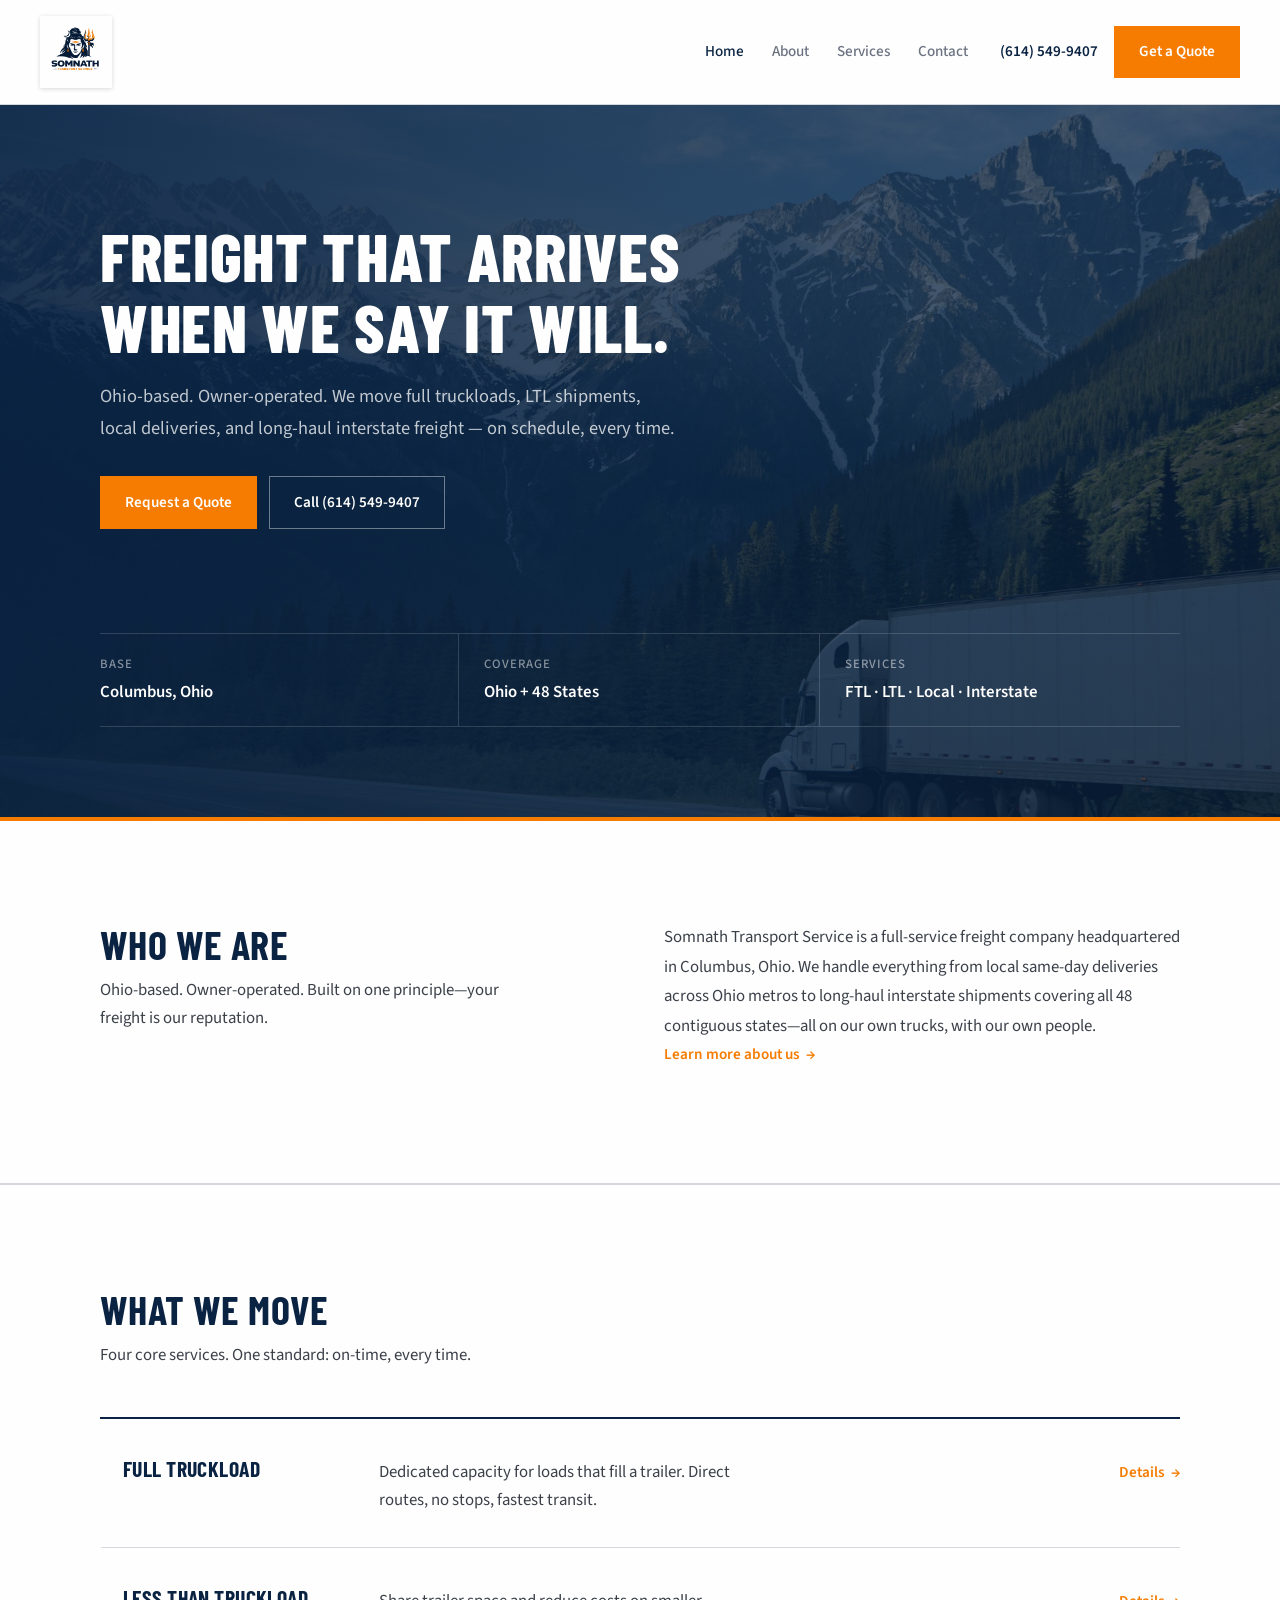
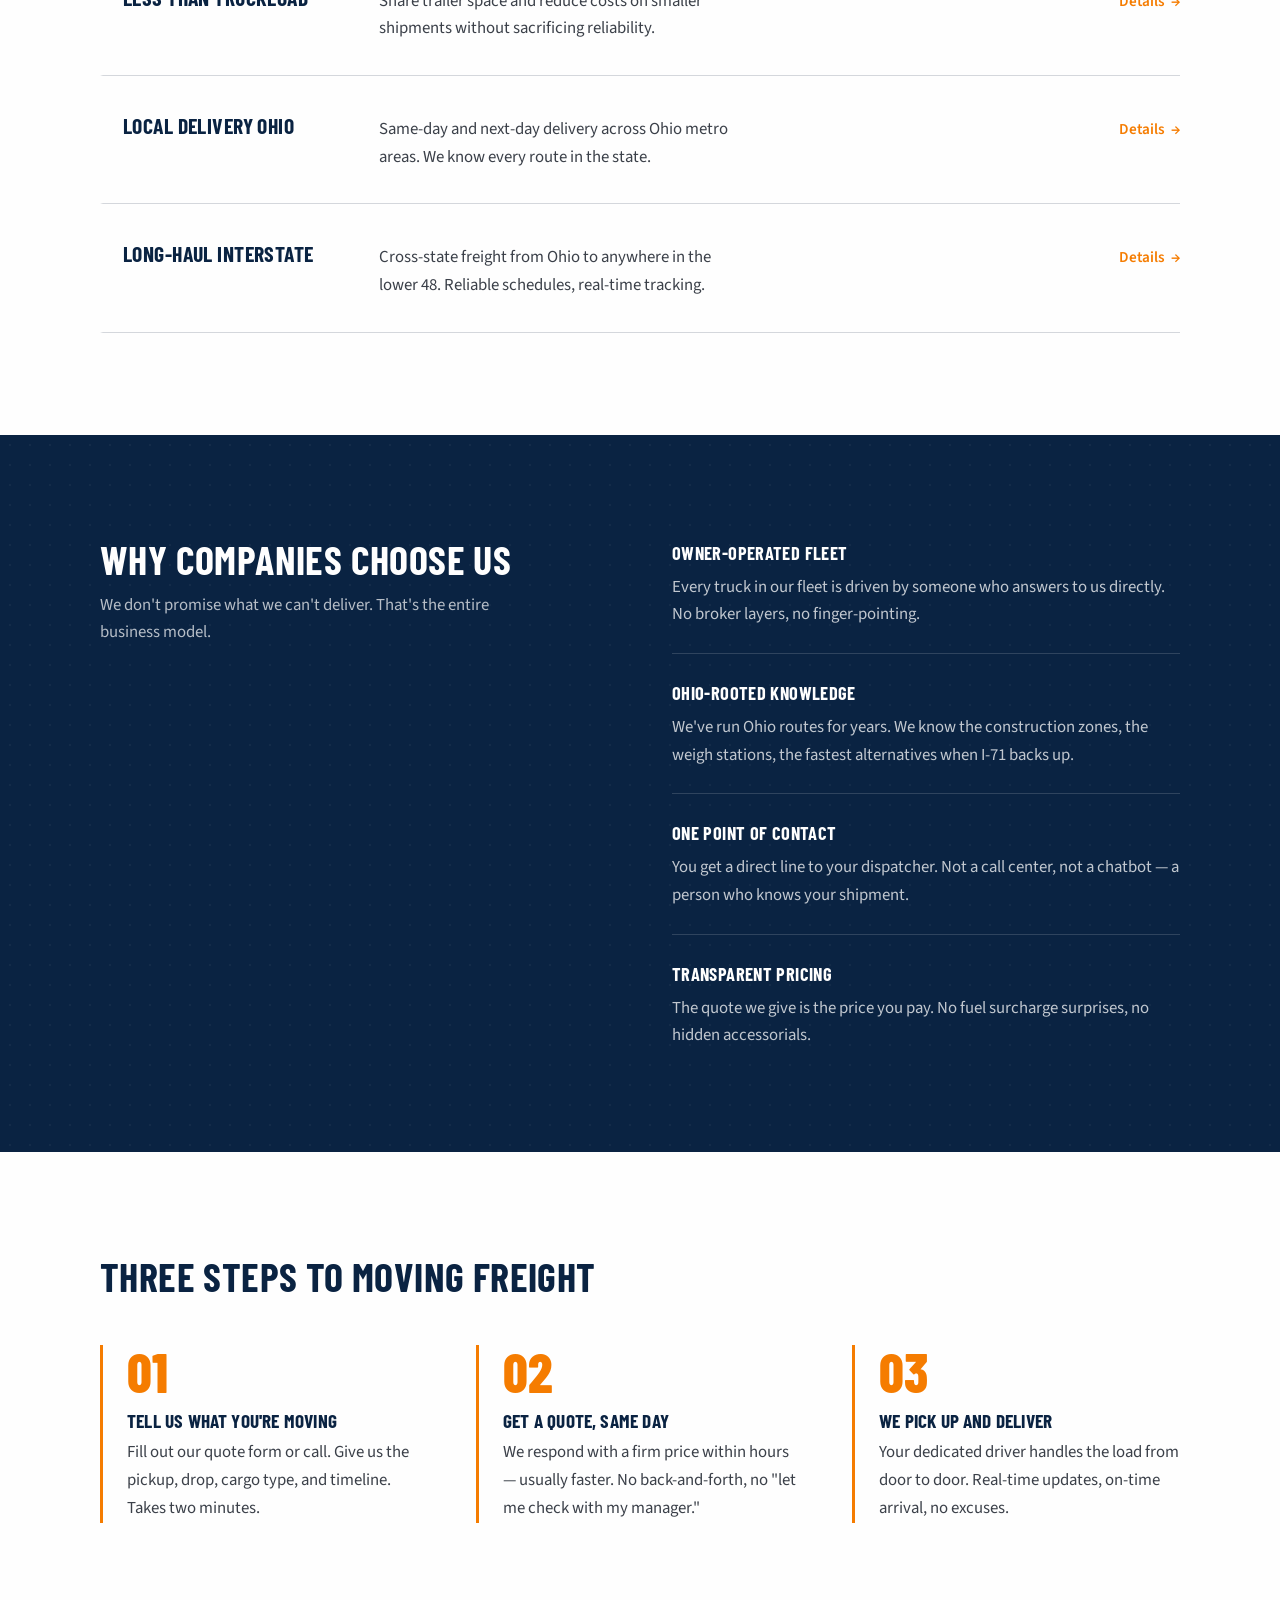
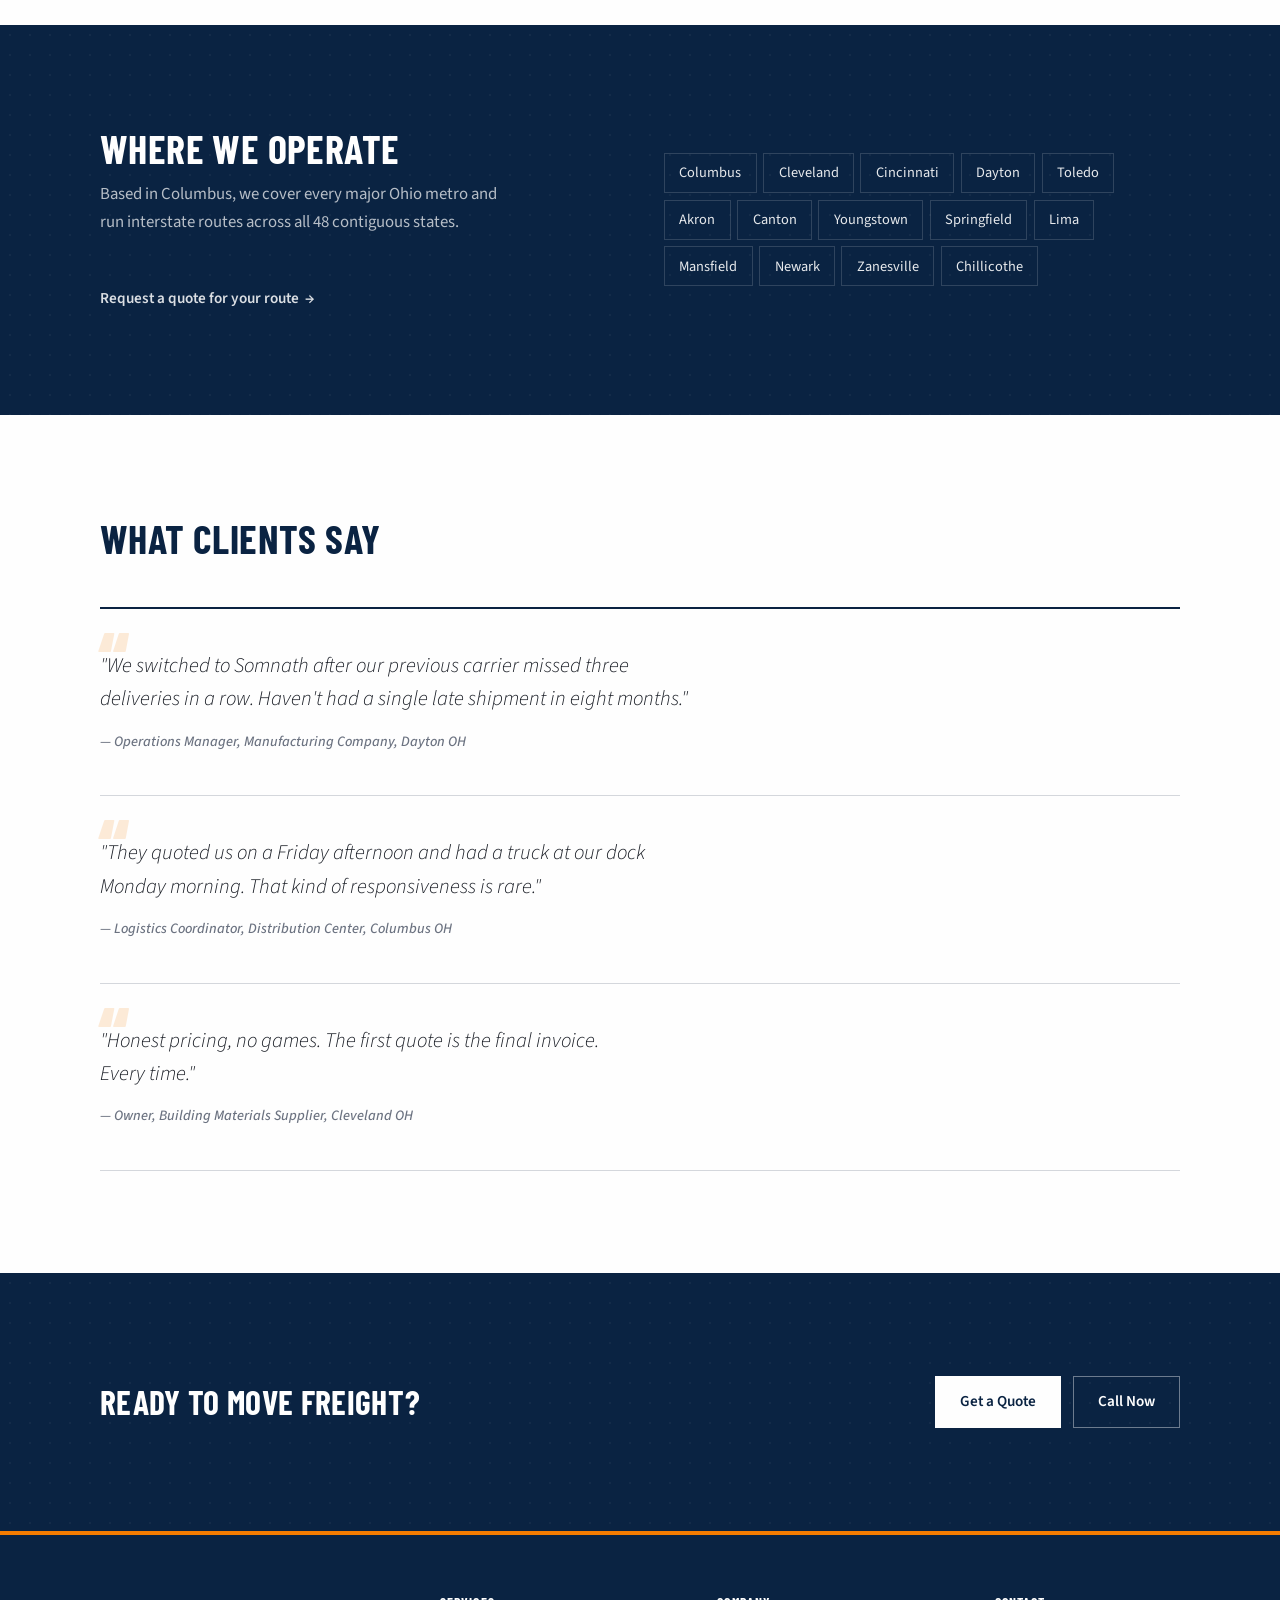
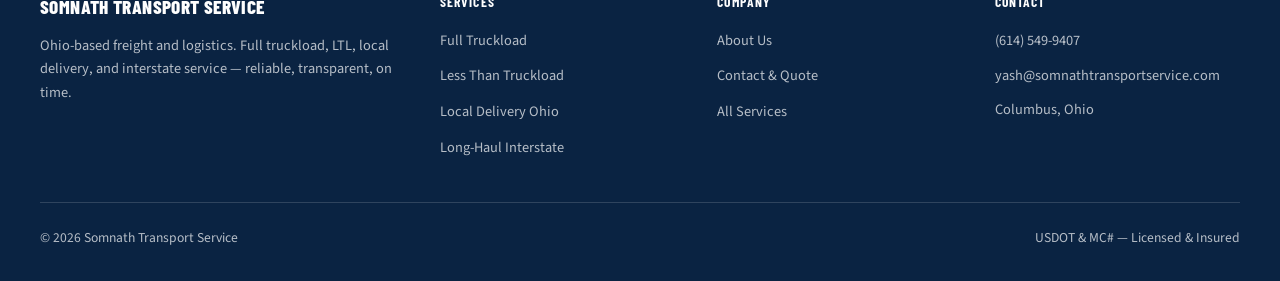
==== index.html @ 8bcc825f "update website" ====
<!DOCTYPE html>
<html lang="en">
<head>
  <meta charset="utf-8">
  <meta name="viewport" content="width=device-width, initial-scale=1">
  <title>Somnath Transport Service — Ohio Freight &amp; Logistics</title>
  <meta name="description" content="Full-truckload, LTL, local delivery, and interstate freight services across Ohio. Get a quote in minutes.">
  <meta name="theme-color" content="#0A2342">
  <link rel="icon" href="/assets/img/favicon.svg" type="image/svg+xml">
  <link rel="canonical" href="https://somnathtransport.com/">
  <meta property="og:title" content="Somnath Transport Service — Ohio Freight & Logistics">
  <meta property="og:description" content="Full-truckload, LTL, local delivery, and interstate freight from Ohio. Reliable, on-time, no excuses.">
  <meta property="og:image" content="https://somnathtransport.com/assets/img/og-card.svg">
  <meta property="og:url" content="https://somnathtransport.com/">
  <meta property="og:type" content="website">
  <link rel="stylesheet" href="/assets/css/styles.css">
  <script type="application/ld+json">
  {
    "@context": "https://schema.org",
    "@type": "LocalBusiness",
    "name": "Somnath Transport Service",
    "description": "Ohio-based freight and logistics company offering FTL, LTL, local delivery, and long-haul interstate services.",
    "url": "https://somnathtransport.com",
    "telephone": "(614) 549-9407",
    "email": "yash@somnathtransportservice.com",
    "address": {
      "@type": "PostalAddress",
      "addressLocality": "Columbus",
      "addressRegion": "OH",
      "addressCountry": "US"
    },
    "areaServed": {
      "@type": "State",
      "name": "Ohio"
    },
    "serviceType": ["Full Truckload", "Less Than Truckload", "Local Delivery", "Interstate Freight"]
  }
  </script>
</head>
<body data-page="home">
  <a href="#main" class="skip-link">Skip to content</a>

  <header class="site-header">
    <div class="site-header__inner">
      <a href="/" class="brand">
        <img src="/assets/img/logo.png" alt="Somnath Transport Service" class="brand__logo">
      </a>
      <nav class="site-nav" data-nav aria-label="Main">
        <div class="site-nav__links">
          <a href="/" class="nav-link" data-nav-link="home">Home</a>
          <a href="/about/" class="nav-link" data-nav-link="about">About</a>
          <a href="/services/" class="nav-link" data-nav-link="services">Services</a>
          <a href="/contact/" class="nav-link" data-nav-link="contact">Contact</a>
        </div>
        <div class="nav-actions">
          <a href="tel:+16145499407" class="header-phone">(614) 549-9407</a>
          <a href="/contact/" class="btn btn--primary">Get a Quote</a>
        </div>
      </nav>
      <button class="nav-toggle" data-nav-toggle aria-expanded="false" aria-controls="main-nav" aria-label="Toggle navigation">Menu</button>
    </div>
  </header>

  <main id="main">

    <!-- Hero -->
    <section class="hero">
      <div class="hero__inner">
        <div>
          <h1>Freight that arrives<br> when we say it will.</h1>
          <p class="hero__sub">Ohio-based. Owner-operated. We move full truckloads, LTL shipments, local deliveries, and long-haul interstate freight — on schedule, every time.</p>
          <div class="hero__actions">
            <a href="/contact/" class="btn btn--primary">Request a Quote</a>
            <a href="tel:+16145499407" class="btn btn--outline">Call (614) 549-9407</a>
          </div>
        </div>
        <div class="hero__facts">
          <div class="hero__fact">
            <span class="hero__fact-label">Base</span>
            <span class="hero__fact-value">Columbus, Ohio</span>
          </div>
          <div class="hero__fact">
            <span class="hero__fact-label">Coverage</span>
            <span class="hero__fact-value">Ohio + 48 States</span>
          </div>
          <div class="hero__fact">
            <span class="hero__fact-label">Services</span>
            <span class="hero__fact-value">FTL · LTL · Local · Interstate</span>
          </div>
        </div>
      </div>
    </section>

    <!-- Overview -->
    <section class="section section--overview">
      <div class="section__inner">
        <div class="overview-grid">
          <div class="section-intro">
            <h2>Who we are</h2>
            <p>Ohio-based. Owner-operated. Built on one principle&mdash;your freight is our reputation.</p>
          </div>
          <div class="overview-body">
            <p>Somnath Transport Service is a full-service freight company headquartered in Columbus, Ohio. We handle everything from local same-day deliveries across Ohio metros to long-haul interstate shipments covering all 48 contiguous states&mdash;all on our own trucks, with our own people.</p>
            <a href="/about/" class="arrow-link">Learn more about us</a>
          </div>
        </div>
      </div>
    </section>

    <!-- Services -->
    <section class="section">
      <div class="section__inner">
        <div class="section-intro">
          <h2>What we move</h2>
          <p>Four core services. One standard: on-time, every time.</p>
        </div>
        <ul class="service-list">
          <li class="service-item">
            <span class="service-item__name">Full Truckload</span>
            <span class="service-item__desc">Dedicated capacity for loads that fill a trailer. Direct routes, no stops, fastest transit.</span>
            <a href="/services/#ftl" class="arrow-link">Details</a>
          </li>
          <li class="service-item">
            <span class="service-item__name">Less Than Truckload</span>
            <span class="service-item__desc">Share trailer space and reduce costs on smaller shipments without sacrificing reliability.</span>
            <a href="/services/#ltl" class="arrow-link">Details</a>
          </li>
          <li class="service-item">
            <span class="service-item__name">Local Delivery Ohio</span>
            <span class="service-item__desc">Same-day and next-day delivery across Ohio metro areas. We know every route in the state.</span>
            <a href="/services/#local-delivery" class="arrow-link">Details</a>
          </li>
          <li class="service-item">
            <span class="service-item__name">Long-Haul Interstate</span>
            <span class="service-item__desc">Cross-state freight from Ohio to anywhere in the lower 48. Reliable schedules, real-time tracking.</span>
            <a href="/services/#interstate" class="arrow-link">Details</a>
          </li>
        </ul>
      </div>
    </section>

    <!-- Why Somnath -->
    <section class="section section--gray">
      <div class="section__inner">
        <div class="trust-grid">
          <div>
            <div class="section-intro">
              <h2>Why companies choose us</h2>
              <p>We don't promise what we can't deliver. That's the entire business model.</p>
            </div>
          </div>
          <div class="trust-points">
            <div class="trust-point">
              <strong>Owner-operated fleet</strong>
              <p>Every truck in our fleet is driven by someone who answers to us directly. No broker layers, no finger-pointing.</p>
            </div>
            <div class="trust-point">
              <strong>Ohio-rooted knowledge</strong>
              <p>We've run Ohio routes for years. We know the construction zones, the weigh stations, the fastest alternatives when I-71 backs up.</p>
            </div>
            <div class="trust-point">
              <strong>One point of contact</strong>
              <p>You get a direct line to your dispatcher. Not a call center, not a chatbot — a person who knows your shipment.</p>
            </div>
            <div class="trust-point">
              <strong>Transparent pricing</strong>
              <p>The quote we give is the price you pay. No fuel surcharge surprises, no hidden accessorials.</p>
            </div>
          </div>
        </div>
      </div>
    </section>

    <!-- How it works -->
    <section class="section">
      <div class="section__inner">
        <div class="section-intro">
          <h2>Three steps to moving freight</h2>
        </div>
        <div class="process-list">
          <div class="process-step">
            <span class="process-step__num">01</span>
            <h3>Tell us what you're moving</h3>
            <p>Fill out our quote form or call. Give us the pickup, drop, cargo type, and timeline. Takes two minutes.</p>
          </div>
          <div class="process-step">
            <span class="process-step__num">02</span>
            <h3>Get a quote, same day</h3>
            <p>We respond with a firm price within hours — usually faster. No back-and-forth, no "let me check with my manager."</p>
          </div>
          <div class="process-step">
            <span class="process-step__num">03</span>
            <h3>We pick up and deliver</h3>
            <p>Your dedicated driver handles the load from door to door. Real-time updates, on-time arrival, no excuses.</p>
          </div>
        </div>
      </div>
    </section>

    <!-- Service area -->
    <section class="section section--navy">
      <div class="section__inner">
        <div class="area-grid">
          <div>
            <div class="section-intro">
              <h2>Where we operate</h2>
              <p>Based in Columbus, we cover every major Ohio metro and run interstate routes across all 48 contiguous states.</p>
            </div>
            <a href="/contact/" class="arrow-link arrow-link--light">Request a quote for your route</a>
          </div>
          <div>
            <ul class="city-list">
              <li>Columbus</li>
              <li>Cleveland</li>
              <li>Cincinnati</li>
              <li>Dayton</li>
              <li>Toledo</li>
              <li>Akron</li>
              <li>Canton</li>
              <li>Youngstown</li>
              <li>Springfield</li>
              <li>Lima</li>
              <li>Mansfield</li>
              <li>Newark</li>
              <li>Zanesville</li>
              <li>Chillicothe</li>
            </ul>
          </div>
        </div>
      </div>
    </section>

    <!-- Testimonials -->
    <section class="section">
      <div class="section__inner">
        <div class="section-intro">
          <h2>What clients say</h2>
        </div>
        <div class="testimonials">
          <blockquote class="testimonial">
            <p class="testimonial__text">"We switched to Somnath after our previous carrier missed three deliveries in a row. Haven't had a single late shipment in eight months."</p>
            <cite class="testimonial__author">— Operations Manager, Manufacturing Company, Dayton OH</cite>
          </blockquote>
          <blockquote class="testimonial">
            <p class="testimonial__text">"They quoted us on a Friday afternoon and had a truck at our dock Monday morning. That kind of responsiveness is rare."</p>
            <cite class="testimonial__author">— Logistics Coordinator, Distribution Center, Columbus OH</cite>
          </blockquote>
          <blockquote class="testimonial">
            <p class="testimonial__text">"Honest pricing, no games. The first quote is the final invoice. Every time."</p>
            <cite class="testimonial__author">— Owner, Building Materials Supplier, Cleveland OH</cite>
          </blockquote>
        </div>
      </div>
    </section>

    <!-- CTA -->
    <section class="section section--navy">
      <div class="section__inner">
        <div class="cta-band">
          <h2>Ready to move freight?</h2>
          <div class="cta-band__actions">
            <a href="/contact/" class="btn btn--white">Get a Quote</a>
            <a href="tel:+16145499407" class="btn btn--outline-light">Call Now</a>
          </div>
        </div>
      </div>
    </section>

  </main>

  <footer class="site-footer">
    <div class="footer__inner">
      <div class="footer-grid">
        <div>
          <p class="footer-brand">Somnath Transport Service</p>
          <p class="footer-tagline">Ohio-based freight and logistics. Full truckload, LTL, local delivery, and interstate service — reliable, transparent, on time.</p>
        </div>
        <div>
          <p class="footer-heading">Services</p>
          <ul class="footer-list">
            <li><a href="/services/#ftl">Full Truckload</a></li>
            <li><a href="/services/#ltl">Less Than Truckload</a></li>
            <li><a href="/services/#local-delivery">Local Delivery Ohio</a></li>
            <li><a href="/services/#interstate">Long-Haul Interstate</a></li>
          </ul>
        </div>
        <div>
          <p class="footer-heading">Company</p>
          <ul class="footer-list">
            <li><a href="/about/">About Us</a></li>
            <li><a href="/contact/">Contact &amp; Quote</a></li>
            <li><a href="/services/">All Services</a></li>
          </ul>
        </div>
        <div>
          <p class="footer-heading">Contact</p>
          <ul class="footer-list">
            <li><a href="tel:+16145499407">(614) 549-9407</a></li>
            <li><a href="mailto:yash@somnathtransportservice.com">yash@somnathtransportservice.com</a></li>
            <li>Columbus, Ohio</li>
          </ul>
        </div>
      </div>
      <div class="footer-bottom">
        <span>&copy; <span data-current-year></span> Somnath Transport Service</span>
        <span>USDOT &amp; MC# — Licensed &amp; Insured</span>
      </div>
    </div>
  </footer>

  <noscript>
    <p style="padding:2rem;text-align:center;">This site works best with JavaScript enabled. You may also <a href="tel:+16145499407">call us</a> or <a href="mailto:yash@somnathtransportservice.com">email us</a> directly.</p>
  </noscript>
  <script src="/assets/js/main.js" defer></script>
  <script type="module" src="/assets/js/text-balance.js"></script>
</body>
</html>
---- assets/css/styles.css ----
@import url("https://fonts.googleapis.com/css2?family=Barlow+Condensed:wght@500;600;700;800&family=Source+Sans+3:ital,wght@0,300;0,400;0,500;0,600;1,400&display=swap");

/* ── Tokens ── */
:root {
  --navy: #0a2342;
  --navy-mid: #102e52;
  --orange: #f57c00;
  --orange-hover: #e06f00;
  --white: #fefefe;
  --offwhite: #f5f6f7;
  --ink: #1a1e26;
  --text: #3b4049;
  --muted: #6b7280;
  --rule: #d4d7dc;
  --rule-light: rgba(255, 255, 255, 0.15);
  --container: min(1080px, calc(100% - 3rem));
  --container-wide: min(1200px, calc(100% - 3rem));
}

/* ── Reset ── */
*,
*::before,
*::after {
  box-sizing: border-box;
  margin: 0;
}

html {
  scroll-behavior: smooth;
  -webkit-text-size-adjust: 100%;
  text-size-adjust: 100%;
}

body {
  font-family: "Source Sans 3", "Source Sans Pro", system-ui, sans-serif;
  font-weight: 400;
  font-size: clamp(0.95rem, 0.9rem + 0.25vw, 1.05rem);
  line-height: 1.65;
  color: var(--text);
  background: var(--white);
}

img, svg {
  display: block;
  max-width: 100%;
}

a {
  color: inherit;
}

h1, h2, h3, h4 {
  font-family: "Barlow Condensed", "Arial Narrow", sans-serif;
  color: var(--navy);
  line-height: 1.05;
  letter-spacing: 0.01em;
  text-transform: uppercase;
  margin: 0;
  font-weight: 700;
  text-wrap: balance;
}

p, ul, ol, blockquote {
  margin: 0;
}

/* ── Skip ── */
.skip-link {
  position: absolute;
  left: 1rem;
  top: -4rem;
  z-index: 100;
  padding: 0.75rem 1rem;
  background: var(--navy);
  color: var(--white);
  text-decoration: none;
  font-weight: 600;
}
.skip-link:focus {
  top: 1rem;
}

/* ── Header ── */
.site-header {
  position: sticky;
  top: 0;
  z-index: 30;
  background: var(--white);
  border-bottom: 1px solid var(--rule);
}

.site-header__inner {
  width: var(--container-wide);
  margin: 0 auto;
  display: flex;
  justify-content: space-between;
  align-items: center;
  padding: 1rem 0;
  gap: 1.5rem;
}

.brand {
  text-decoration: none;
  display: flex;
  align-items: center;
  flex-shrink: 0;
}

.brand__logo {
  height: 72px;
  width: auto;
  filter: drop-shadow(0 1px 2px rgba(0,0,0,0.15));
}

.brand__name {
  font-family: "Barlow Condensed", "Arial Narrow", sans-serif;
  font-weight: 800;
  font-size: 1.35rem;
  color: var(--navy);
  letter-spacing: 0.02em;
  text-transform: uppercase;
}

.brand__sep {
  color: var(--rule);
  font-weight: 300;
}

.brand__tag {
  font-size: 0.85rem;
  color: var(--muted);
  font-weight: 400;
}

.site-nav {
  display: flex;
  align-items: center;
  gap: 2rem;
}

.site-nav__links {
  display: flex;
  gap: 1.75rem;
}

.nav-link {
  color: var(--muted);
  text-decoration: none;
  font-weight: 500;
  font-size: 0.95rem;
  transition: color 150ms;
}
.nav-link:hover {
  color: var(--ink);
}

.nav-link[aria-current="page"] {
  color: var(--navy);
}

.nav-actions {
  display: flex;
  align-items: center;
  gap: 1rem;
}

.header-phone {
  color: var(--navy);
  text-decoration: none;
  font-weight: 600;
  font-size: 0.95rem;
}

.nav-toggle {
  display: none;
  padding: 0.6rem 1rem;
  border: 1px solid var(--rule);
  background: transparent;
  font: inherit;
  font-weight: 600;
  color: var(--navy);
  cursor: pointer;
}

/* ── Buttons ── */
.btn {
  display: inline-flex;
  align-items: center;
  justify-content: center;
  gap: 0.5rem;
  padding: 0.8rem 1.5rem;
  font: inherit;
  font-weight: 600;
  font-size: 0.95rem;
  text-decoration: none;
  border: 1px solid transparent;
  cursor: pointer;
  transition: background 150ms, color 150ms, border-color 150ms;
}

.btn--primary {
  background: var(--orange);
  color: var(--white);
  border-color: var(--orange);
}
.btn--primary:hover {
  background: var(--orange-hover);
  border-color: var(--orange-hover);
}

.btn--outline {
  background: transparent;
  color: var(--navy);
  border-color: var(--navy);
}
.btn--outline:hover {
  background: var(--navy);
  color: var(--white);
}

.btn--outline-light {
  background: transparent;
  color: var(--white);
  border-color: rgba(255, 255, 255, 0.4);
}
.btn--outline-light:hover {
  background: rgba(255, 255, 255, 0.1);
  border-color: rgba(255, 255, 255, 0.7);
}

.btn--white {
  background: var(--white);
  color: var(--navy);
  border-color: var(--white);
}
.btn--white:hover {
  background: var(--offwhite);
}

.btn[disabled] {
  opacity: 0.5;
  cursor: wait;
}

.hero .btn--outline {
  color: var(--white);
  border-color: rgba(255, 255, 255, 0.4);
}
.hero .btn--outline:hover {
  background: rgba(255, 255, 255, 0.1);
  border-color: rgba(255, 255, 255, 0.7);
  color: var(--white);
}

/* Arrow links */
.arrow-link {
  display: inline-flex;
  align-items: center;
  gap: 0.35rem;
  color: var(--orange);
  text-decoration: none;
  font-weight: 600;
  font-size: 0.95rem;
}
.arrow-link::after {
  content: "\2192";
  transition: transform 150ms;
}
.arrow-link:hover::after {
  transform: translateX(3px);
}

.arrow-link--light {
  color: rgba(255, 255, 255, 0.85);
}

/* ── Sections ── */
.section {
  padding: clamp(4rem, 8vw, 6.5rem) 0;
}

.section__inner {
  width: var(--container);
  margin: 0 auto;
}

.section--navy {
  background:
    radial-gradient(circle, rgba(255,255,255,0.04) 1px, transparent 1px),
    var(--navy);
  background-size: 20px 20px;
  color: rgba(255, 255, 255, 0.8);
}

.section--navy h2,
.section--navy h3,
.section--navy strong {
  color: var(--white);
}

.section--navy p,
.section--navy .section-intro p {
  color: rgba(255, 255, 255, 0.7);
}

.section--navy-border {
  border-top: 1px solid var(--rule-light);
}

.section--gray {
  background:
    radial-gradient(circle, rgba(255,255,255,0.04) 1px, transparent 1px),
    var(--navy);
  background-size: 20px 20px;
  color: rgba(255, 255, 255, 0.8);
}

.section--gray h2,
.section--gray h3,
.section--gray strong {
  color: var(--white);
}

.section--gray p {
  color: rgba(255, 255, 255, 0.75);
}

.section--gray .section-intro p {
  color: rgba(255, 255, 255, 0.7);
}

/* ── Overview ── */
.section--overview {
  border-bottom: 2px solid var(--rule);
}

.overview-grid {
  display: grid;
  grid-template-columns: 1fr 1fr;
  gap: 3rem;
  align-items: start;
}

.overview-body p {
  line-height: 1.75;
}

.overview-body p + p {
  margin-top: 1rem;
}

@media (max-width: 900px) {
  .overview-grid {
    grid-template-columns: 1fr;
    gap: 1.5rem;
  }
}

/* ── Hero ── */
.hero {
  padding: clamp(4rem, 9vw, 8rem) 0 clamp(3.5rem, 7vw, 6rem);
  background:
    linear-gradient(to right, rgba(10,35,66,0.92) 0%, rgba(10,35,66,0.82) 50%, rgba(10,35,66,0.7) 100%),
    url('/assets/img/hero-bg.jpg') center / cover no-repeat;
  color: rgba(255,255,255,0.85);
  border-bottom: 4px solid var(--orange);
  position: relative;
}

.hero__inner {
  width: var(--container);
  margin: 0 auto;
  display: grid;
  gap: 3rem;
}

.hero h1 {
  font-size: clamp(2.4rem, 4vw + 1rem, 4.5rem);
  font-weight: 800;
  max-width: 20ch;
  margin-bottom: 1.25rem;
  text-wrap: balance;
  word-break: normal;
  overflow-wrap: break-word;
  color: var(--white);
}

.hero__sub {
  font-size: clamp(1rem, 0.9rem + 0.4vw, 1.15rem);
  color: rgba(255,255,255,0.75);
  max-width: 56ch;
  line-height: 1.7;
  text-wrap: pretty;
}

.hero__actions {
  display: flex;
  flex-wrap: wrap;
  gap: 0.75rem;
  margin-top: 2rem;
}

.hero__facts {
  display: grid;
  grid-template-columns: repeat(3, 1fr);
  gap: 1px;
  margin-top: 3.5rem;
  border-top: 1px solid var(--rule-light);
  border-bottom: 1px solid var(--rule-light);
  background: transparent;
}

.hero__fact {
  padding: 1.25rem 0;
}
.hero__fact:not(:last-child) {
  border-right: 1px solid var(--rule-light);
  padding-right: 1.5rem;
}
.hero__fact:not(:first-child) {
  padding-left: 1.5rem;
}

.hero__fact-label {
  display: block;
  font-size: 0.8rem;
  font-weight: 500;
  color: rgba(255,255,255,0.5);
  text-transform: uppercase;
  letter-spacing: 0.08em;
  margin-bottom: 0.25rem;
}

.hero__fact-value {
  font-weight: 600;
  color: var(--white);
}

/* Interior hero */
.hero--interior {
  padding: clamp(3rem, 6vw, 5rem) 0;
}

.hero--interior h1 {
  font-size: clamp(2rem, 3.5vw + 0.5rem, 3.5rem);
  text-wrap: balance;
}

/* ── About page ── */
.about-story {
  display: grid;
  grid-template-columns: 1fr 1fr;
  gap: 3rem;
  align-items: center;
}

.about-story__text h2 {
  font-size: clamp(1.6rem, 2.5vw + 0.5rem, 2.6rem);
  margin-bottom: 1.25rem;
}

.about-story__text p {
  color: var(--text);
  line-height: 1.75;
}

.about-story__text p + p {
  margin-top: 1rem;
}

.about-story__img img {
  width: 100%;
  height: auto;
  display: block;
  object-fit: cover;
}

.values-grid {
  display: grid;
  grid-template-columns: repeat(2, 1fr);
  gap: 0;
  border-top: 1px solid var(--rule-light);
}

.value-item {
  padding: 2rem 2rem 2rem 0;
  border-bottom: 1px solid var(--rule-light);
}
.value-item:nth-child(even) {
  padding-left: 2rem;
  border-left: 1px solid var(--rule-light);
}

.value-item__num {
  display: block;
  font-family: "Barlow Condensed", "Arial Narrow", sans-serif;
  font-size: 2rem;
  font-weight: 800;
  color: var(--orange);
  line-height: 1;
  margin-bottom: 0.5rem;
}

.value-item h3 {
  font-size: 1.15rem;
  color: var(--white);
  margin-bottom: 0.35rem;
}

.value-item p {
  color: rgba(255,255,255,0.7);
  font-size: 0.95rem;
}

.stats-grid {
  display: grid;
  grid-template-columns: repeat(4, 1fr);
  gap: 0;
  border-top: 2px solid var(--navy);
  border-bottom: 2px solid var(--navy);
}

.stat-item {
  padding: 2rem 1.5rem;
  text-align: center;
}
.stat-item:not(:last-child) {
  border-right: 1px solid var(--rule);
}

.stat-item__num {
  display: block;
  font-family: "Barlow Condensed", "Arial Narrow", sans-serif;
  font-size: clamp(2.5rem, 4vw, 4rem);
  font-weight: 800;
  color: var(--navy);
  line-height: 1;
  margin-bottom: 0.5rem;
}

.stat-item__label {
  font-size: 0.85rem;
  font-weight: 500;
  text-transform: uppercase;
  letter-spacing: 0.06em;
  color: var(--muted);
}

/* ── Section headers ── */
.section-intro {
  max-width: 46rem;
  margin-bottom: 3rem;
}

.section-intro h2 {
  font-size: clamp(1.6rem, 2.5vw + 0.5rem, 2.6rem);
  margin-bottom: 0.75rem;
  text-wrap: balance;
}

.section-intro p {
  color: var(--text);
  max-width: 50ch;
  text-wrap: pretty;
}

/* ── Service list (no cards) ── */
.service-list {
  list-style: none;
  padding: 0;
  border-top: 2px solid var(--navy);
}

.service-item {
  display: grid;
  grid-template-columns: 14rem 1fr auto;
  gap: 2rem;
  align-items: baseline;
  padding: 2rem 0 2rem 1.25rem;
  border-bottom: 1px solid var(--rule);
  border-left: 3px solid transparent;
  transition: border-color 150ms;
}

.service-item:hover {
  border-left-color: var(--orange);
}

.service-item__name {
  font-family: "Barlow Condensed", "Arial Narrow", sans-serif;
  font-size: clamp(1.15rem, 1rem + 0.5vw, 1.35rem);
  font-weight: 700;
  color: var(--navy);
  text-transform: uppercase;
  letter-spacing: 0.02em;
}

.service-item__desc {
  color: var(--text);
  max-width: 45ch;
}

.service-item__link {
  white-space: nowrap;
}

/* ── Service cards (services page, image + text) ── */
.svc-card {
  display: grid;
  grid-template-columns: 1fr 1fr;
  gap: 0;
  border-bottom: 1px solid var(--rule);
}
.svc-card:first-child {
  border-top: 2px solid var(--navy);
}

.svc-card__img {
  overflow: hidden;
}
.svc-card__img img {
  width: 100%;
  height: 100%;
  object-fit: cover;
  display: block;
}

.svc-card__body {
  padding: 2.5rem 0 2.5rem 3rem;
  display: flex;
  flex-direction: column;
  justify-content: center;
}

.svc-card__body h3 {
  font-size: clamp(1.3rem, 1.5vw + 0.5rem, 1.85rem);
  margin-bottom: 0.75rem;
}

.svc-card__body > p {
  color: var(--text);
  margin-bottom: 1.25rem;
  max-width: 45ch;
  text-wrap: pretty;
}

.svc-card__body .detail-list {
  margin-bottom: 1.5rem;
}

.svc-card__body .btn {
  align-self: flex-start;
}

.svc-card--flip .svc-card__img {
  order: 2;
}
.svc-card--flip .svc-card__body {
  padding: 2.5rem 3rem 2.5rem 0;
}

/* Compare cards (mobile-friendly grid replacing table) */
.compare-cards {
  display: grid;
  grid-template-columns: repeat(4, 1fr);
  gap: 1px;
  background: var(--rule-light);
}

.compare-card {
  padding: 1.75rem 1.5rem;
  background: var(--navy);
}

.compare-card h3 {
  font-family: "Barlow Condensed", "Arial Narrow", sans-serif;
  font-weight: 800;
  font-size: 1.3rem;
  color: var(--white);
  text-transform: uppercase;
  letter-spacing: 0.02em;
  margin-bottom: 0.5rem;
}

.compare-card__tag {
  display: inline-block;
  font-size: 0.75rem;
  font-weight: 700;
  text-transform: uppercase;
  letter-spacing: 0.06em;
  color: var(--navy);
  background: var(--orange);
  padding: 0.2rem 0.6rem;
  margin-bottom: 0.75rem;
}

.compare-card p {
  color: rgba(255,255,255,0.7);
  font-size: 0.9rem;
  margin-bottom: 0.75rem;
}

.compare-card__coverage {
  display: block;
  font-size: 0.8rem;
  font-weight: 500;
  text-transform: uppercase;
  letter-spacing: 0.06em;
  color: rgba(255,255,255,0.45);
  margin-bottom: 1rem;
}

/* ── Service detail (legacy, kept for compat) ── */
.service-detail {
  padding: 3rem 0;
  border-bottom: 1px solid var(--rule);
}
.service-detail:first-child {
  padding-top: 0;
}

.service-detail__head {
  display: flex;
  justify-content: space-between;
  align-items: baseline;
  gap: 2rem;
  margin-bottom: 1.25rem;
}

.service-detail h3 {
  font-size: clamp(1.3rem, 1.5vw + 0.5rem, 1.85rem);
}

.service-detail__body {
  display: grid;
  grid-template-columns: 1fr 1fr;
  gap: 2rem 4rem;
}

.service-detail__text {
  color: var(--text);
  max-width: 50ch;
  text-wrap: pretty;
}

.detail-list {
  list-style: none;
  padding: 0;
  display: grid;
  gap: 0.5rem;
}

.detail-list li {
  position: relative;
  padding-left: 1rem;
  color: var(--text);
}
.detail-list li::before {
  content: "\2014";
  position: absolute;
  left: 0;
  color: var(--muted);
}

.service-detail__actions {
  display: flex;
  gap: 1.5rem;
  align-items: center;
  margin-top: 1.5rem;
}

/* ── Trust/Why section ── */
.trust-grid {
  display: grid;
  grid-template-columns: 1fr 1fr;
  gap: 4rem;
}

.trust-points {
  display: grid;
  gap: 1.5rem;
}

.trust-point {
  padding-bottom: 1.5rem;
  border-bottom: 1px solid var(--rule-light);
}
.trust-point:last-child {
  border-bottom: none;
  padding-bottom: 0;
}

.trust-point strong {
  display: block;
  font-family: "Barlow Condensed", "Arial Narrow", sans-serif;
  font-size: 1.15rem;
  color: var(--white);
  margin-bottom: 0.35rem;
  text-transform: uppercase;
  letter-spacing: 0.02em;
}

/* ── Process (inline, no cards) ── */
.process-list {
  display: grid;
  grid-template-columns: repeat(3, 1fr);
  gap: 3rem;
}

.process-step__num {
  display: block;
  font-family: "Barlow Condensed", "Arial Narrow", sans-serif;
  font-size: clamp(3rem, 3vw + 1rem, 4.5rem);
  font-weight: 800;
  color: var(--orange);
  line-height: 1;
  margin-bottom: 0.75rem;
}

.process-step {
  border-left: 3px solid var(--orange);
  padding-left: 1.5rem;
}

.process-step h3 {
  font-size: 1.2rem;
  margin-bottom: 0.5rem;
}

/* ── Service area ── */
.area-grid {
  display: grid;
  grid-template-columns: 1fr 1fr;
  gap: 3rem;
  align-items: center;
}

.city-list {
  list-style: none;
  padding: 0;
  display: flex;
  flex-wrap: wrap;
  gap: 0.4rem;
}

.city-list li {
  padding: 0.45rem 0.9rem;
  border: 1px solid var(--rule-light);
  font-size: 0.9rem;
  color: rgba(255, 255, 255, 0.9);
}

/* ── Testimonials (pull-quote style) ── */
.testimonials {
  display: grid;
  gap: 0;
  border-top: 2px solid var(--navy);
}

.testimonial {
  padding: 2.5rem 0 2.5rem 0;
  border-bottom: 1px solid var(--rule);
  position: relative;
}

.testimonial::before {
  content: "\201C";
  font-family: "Barlow Condensed", "Arial Narrow", sans-serif;
  font-size: 5rem;
  font-weight: 800;
  color: var(--orange);
  opacity: 0.15;
  position: absolute;
  top: 0.5rem;
  left: -0.15rem;
  line-height: 1;
  pointer-events: none;
}

.testimonial__text {
  font-size: clamp(1.05rem, 0.9rem + 0.5vw, 1.3rem);
  font-weight: 300;
  font-style: italic;
  line-height: 1.6;
  color: var(--ink);
  max-width: 55ch;
  margin-bottom: 0.75rem;
  text-wrap: pretty;
}

.testimonial__author {
  font-size: 0.9rem;
  color: var(--muted);
  font-weight: 500;
}

/* ── CTA band ── */
.cta-band {
  display: flex;
  justify-content: space-between;
  align-items: center;
  flex-wrap: wrap;
  gap: 2rem;
}

.cta-band h2 {
  color: var(--white);
  font-size: clamp(1.4rem, 2vw + 0.5rem, 2.2rem);
  max-width: 28ch;
  text-wrap: balance;
}

.cta-band__actions {
  display: flex;
  gap: 0.75rem;
}

/* ── Comparison table ── */
.table-wrap {
  overflow-x: auto;
}

.compare-table {
  width: 100%;
  min-width: 36rem;
  border-collapse: collapse;
}

.compare-table th,
.compare-table td {
  text-align: left;
  padding: 1rem 1.25rem;
  border-bottom: 1px solid var(--rule-light);
  vertical-align: top;
  color: rgba(255,255,255,0.85);
}

.compare-table thead th {
  font-family: "Barlow Condensed", "Arial Narrow", sans-serif;
  font-weight: 700;
  color: var(--white);
  font-size: 0.85rem;
  text-transform: uppercase;
  letter-spacing: 0.06em;
  border-bottom: 2px solid rgba(255,255,255,0.3);
}

.compare-table tbody th {
  font-weight: 600;
  color: var(--white);
}

.compare-table a {
  color: var(--orange);
  font-weight: 600;
}

/* ── Industries ── */
.industry-grid {
  display: grid;
  grid-template-columns: repeat(3, 1fr);
  gap: 0;
  border-top: 1px solid var(--rule);
}

.industry-item {
  padding: 1.75rem 1.5rem 1.75rem 0;
  border-bottom: 1px solid var(--rule);
}
.industry-item:not(:nth-child(3n)) {
  border-right: 1px solid var(--rule);
}
.industry-item:not(:nth-child(3n+1)) {
  padding-left: 1.5rem;
}

.industry-item h3 {
  font-size: 1.1rem;
  margin-bottom: 0.3rem;
}

.industry-item p {
  font-size: 0.95rem;
  color: var(--muted);
}

/* ── Contact / Quote form ── */
.quote-grid {
  display: grid;
  grid-template-columns: 1fr 1.5fr;
  gap: 4rem;
}

.contact-info h2 {
  font-size: clamp(1.6rem, 3vw, 2.2rem);
  margin-bottom: 1.5rem;
}

.contact-methods {
  list-style: none;
  padding: 0;
  display: grid;
  gap: 1.25rem;
}

.contact-methods li {
  padding-bottom: 1.25rem;
  border-bottom: 1px solid var(--rule);
}

.contact-methods__label {
  display: block;
  font-size: 0.8rem;
  font-weight: 500;
  text-transform: uppercase;
  letter-spacing: 0.08em;
  color: var(--muted);
  margin-bottom: 0.15rem;
}

.contact-methods a,
.contact-methods strong {
  font-size: 1.05rem;
  font-weight: 600;
  color: var(--navy);
  text-decoration: none;
}

.contact-note {
  margin-top: 2rem;
  padding-top: 1.5rem;
  border-top: 1px solid var(--rule);
  font-size: 0.9rem;
  color: var(--muted);
}

/* Form */
.form-section h2 {
  font-size: clamp(1.4rem, 2.5vw, 1.8rem);
  margin-bottom: 0.5rem;
}

.form-section > p {
  color: var(--muted);
  margin-bottom: 2rem;
}

.form-grid {
  display: grid;
  grid-template-columns: 1fr 1fr;
  gap: 1.25rem;
}

.form-field {
  display: grid;
  gap: 0.35rem;
}

.form-field--full {
  grid-column: 1 / -1;
}

.form-field--hidden {
  position: absolute;
  left: -9999px;
}

.form-field label {
  font-weight: 600;
  font-size: 0.9rem;
  color: var(--navy);
}

.form-field input,
.form-field select,
.form-field textarea {
  width: 100%;
  padding: 0.75rem 0.85rem;
  border: 1px solid var(--rule);
  background: var(--white);
  color: var(--ink);
  font: inherit;
  font-size: 0.95rem;
  transition: border-color 150ms;
}

.form-field input:focus-visible,
.form-field select:focus-visible,
.form-field textarea:focus-visible {
  outline: 2px solid var(--orange);
  outline-offset: 1px;
  border-color: var(--orange);
}

.form-field input::placeholder,
.form-field textarea::placeholder {
  color: #9ca3af;
}

.form-field textarea {
  resize: vertical;
  min-height: 6rem;
}

.form-actions {
  display: flex;
  gap: 1rem;
  margin-top: 1.5rem;
}

.form-status {
  min-height: 1.5rem;
  margin-top: 0.75rem;
  font-weight: 600;
  font-size: 0.9rem;
}
.form-status.is-success {
  color: #0f7b42;
}
.form-status.is-error {
  color: #b42318;
}

/* ── Footer ── */
.site-footer {
  background: var(--navy);
  color: rgba(255, 255, 255, 0.7);
  padding: 3.5rem 0 2rem;
  border-top: 4px solid var(--orange);
}

.footer__inner {
  width: var(--container-wide);
  margin: 0 auto;
}

.footer-grid {
  display: grid;
  grid-template-columns: 1.5fr 1fr 1fr 1fr;
  gap: 2rem;
  padding-bottom: 2.5rem;
  border-bottom: 1px solid var(--rule-light);
}

.footer-brand {
  font-family: "Barlow Condensed", "Arial Narrow", sans-serif;
  font-weight: 800;
  font-size: 1.2rem;
  color: var(--white);
  margin-bottom: 0.75rem;
  text-transform: uppercase;
  letter-spacing: 0.02em;
}

.footer-tagline {
  max-width: 26rem;
  font-size: 0.9rem;
  line-height: 1.6;
}

.footer-heading {
  font-family: "Barlow Condensed", "Arial Narrow", sans-serif;
  font-weight: 700;
  font-size: 0.85rem;
  color: var(--white);
  text-transform: uppercase;
  letter-spacing: 0.08em;
  margin-bottom: 0.85rem;
}

.footer-list {
  list-style: none;
  padding: 0;
  display: grid;
  gap: 0.5rem;
}

.footer-list a {
  color: rgba(255, 255, 255, 0.7);
  text-decoration: none;
  font-size: 0.9rem;
  transition: color 150ms;
}
.footer-list a:hover {
  color: var(--white);
}

.footer-list li:not(:has(a)) {
  font-size: 0.9rem;
}

.footer-bottom {
  display: flex;
  justify-content: space-between;
  padding-top: 1.5rem;
  font-size: 0.85rem;
  gap: 1rem;
}

/* ── Responsive ── */
@media (max-width: 900px) {
  .hero__facts {
    grid-template-columns: 1fr;
    gap: 0;
  }
  .hero__fact {
    padding: 1rem 0;
    border-bottom: 1px solid var(--rule-light);
  }
  .hero__fact:not(:last-child) {
    border-right: none;
    padding-right: 0;
  }
  .hero__fact:not(:first-child) {
    padding-left: 0;
  }
  .hero__fact:last-child {
    border-bottom: none;
  }

  .service-item {
    grid-template-columns: 1fr;
    gap: 0.5rem;
  }

  .svc-card {
    grid-template-columns: 1fr;
  }
  .svc-card__img {
    max-height: 220px;
  }
  .svc-card__body {
    padding: 1.5rem 0;
  }
  .svc-card--flip .svc-card__img {
    order: 0;
  }
  .svc-card--flip .svc-card__body {
    padding: 1.5rem 0;
  }

  .compare-cards {
    grid-template-columns: 1fr 1fr;
  }

  .service-detail__body {
    grid-template-columns: 1fr;
    gap: 1.25rem;
  }

  .service-detail__head {
    flex-direction: column;
    gap: 0.5rem;
  }

  .trust-grid {
    grid-template-columns: 1fr;
    gap: 2rem;
  }

  .process-list {
    grid-template-columns: 1fr;
    gap: 2rem;
  }

  .area-grid {
    grid-template-columns: 1fr;
    gap: 2rem;
  }

  .quote-grid {
    grid-template-columns: 1fr;
    gap: 2.5rem;
  }

  .footer-grid {
    grid-template-columns: 1fr 1fr;
    gap: 2rem;
  }

  .cta-band {
    flex-direction: column;
    align-items: flex-start;
  }

  .industry-grid {
    grid-template-columns: 1fr;
  }
  .industry-item:not(:nth-child(3n)) {
    border-right: none;
  }
  .industry-item:not(:nth-child(3n+1)) {
    padding-left: 0;
  }
  .industry-item {
    padding-right: 0;
  }

  .about-story {
    grid-template-columns: 1fr;
    gap: 2rem;
  }

  .values-grid {
    grid-template-columns: 1fr;
  }
  .value-item:nth-child(even) {
    padding-left: 0;
    border-left: none;
  }

  .stats-grid {
    grid-template-columns: 1fr 1fr;
  }
  .stat-item:nth-child(2) {
    border-right: none;
  }
  .stat-item:nth-child(1),
  .stat-item:nth-child(2) {
    border-bottom: 1px solid var(--rule);
  }
}

@media (max-width: 640px) {
  .nav-toggle {
    display: block;
  }

  .site-nav {
    display: none;
    position: absolute;
    top: 100%;
    left: 0;
    right: 0;
    background: var(--white);
    border-bottom: 1px solid var(--rule);
    padding: 1.5rem;
    flex-direction: column;
    gap: 1.25rem;
  }

  .site-nav.is-open {
    display: flex;
  }

  .site-nav__links {
    flex-direction: column;
    gap: 1rem;
  }

  .nav-actions {
    flex-direction: column;
    align-items: stretch;
  }

  .hero h1 {
    font-size: clamp(1.8rem, 6vw, 2.6rem);
  }

  .compare-cards {
    grid-template-columns: 1fr;
  }

  .form-grid {
    grid-template-columns: 1fr;
  }

  .footer-grid {
    grid-template-columns: 1fr;
  }

  .footer-bottom {
    flex-direction: column;
  }
}

/* ── Focus ── */
:focus-visible {
  outline: 2px solid var(--orange);
  outline-offset: 2px;
}

/* ── Reduced motion ── */
@media (prefers-reduced-motion: reduce) {
  html {
    scroll-behavior: auto;
  }
  .arrow-link::after {
    transition: none;
  }
}
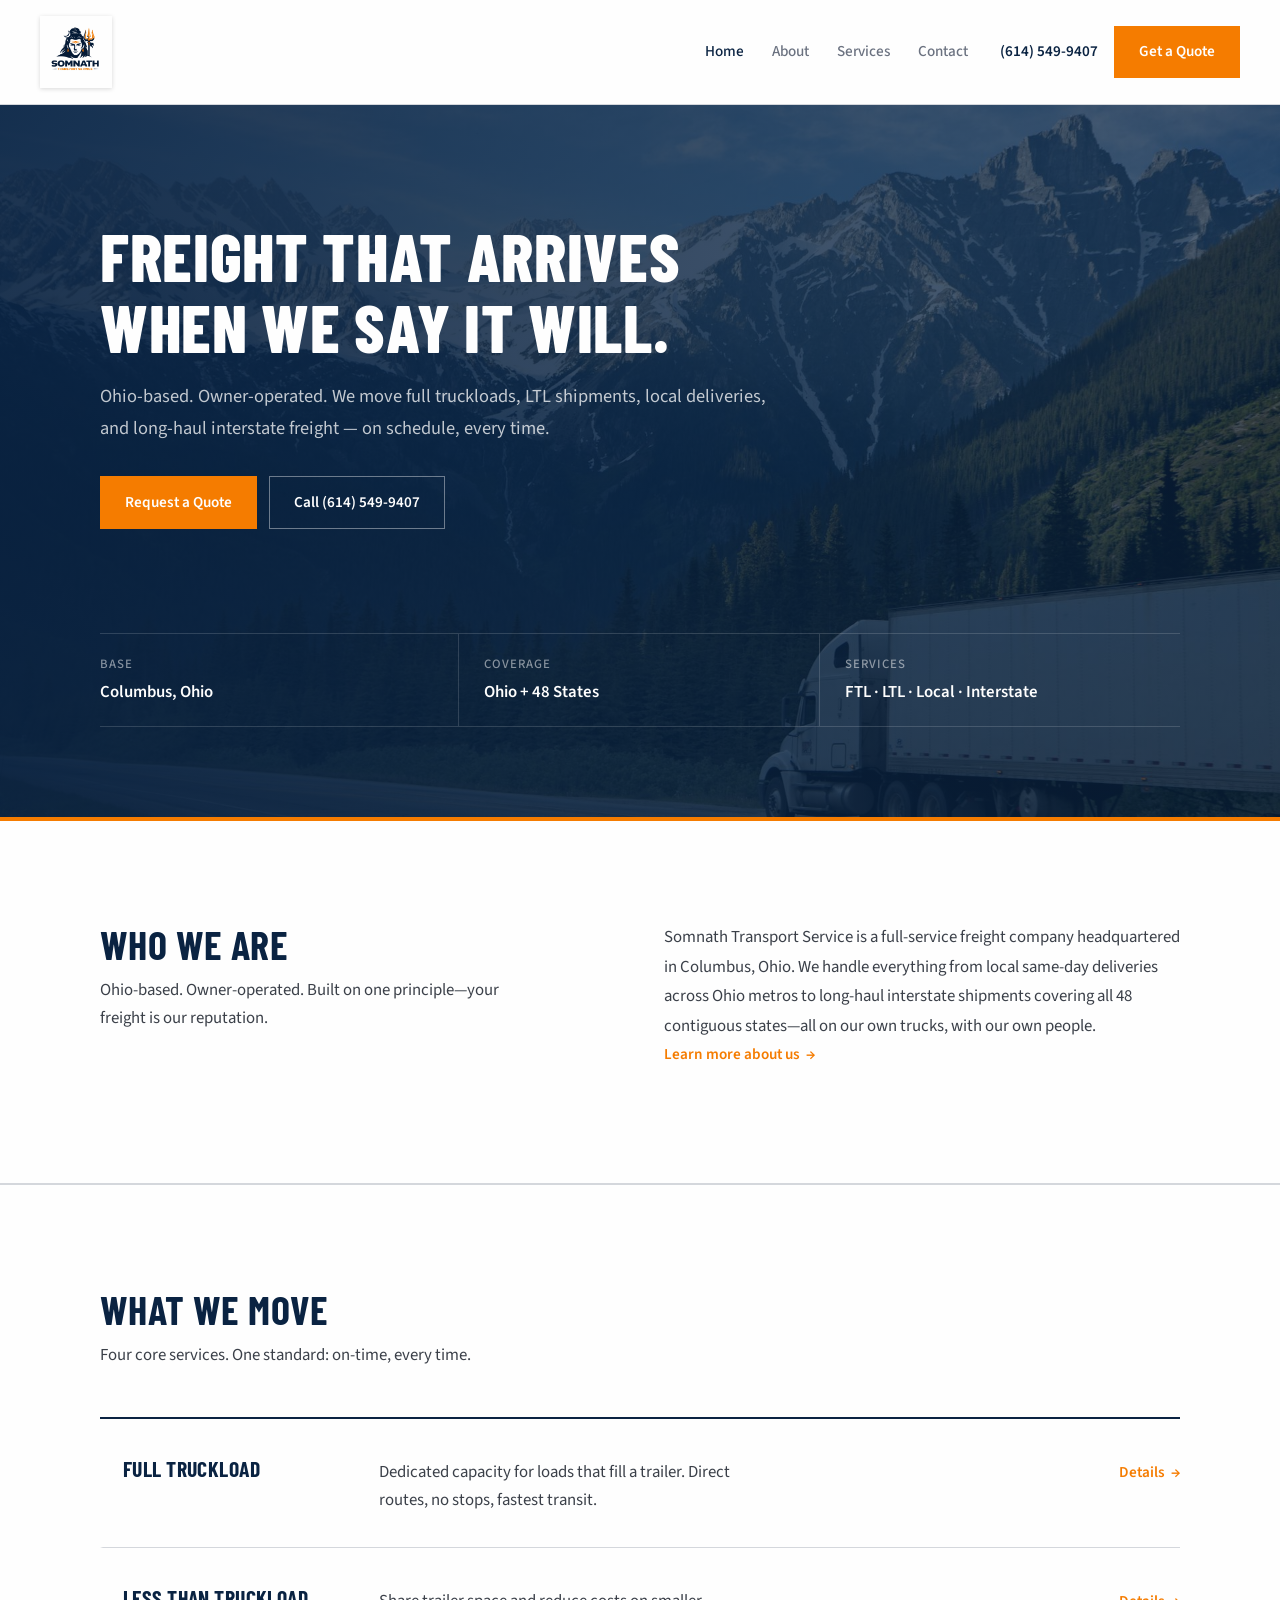
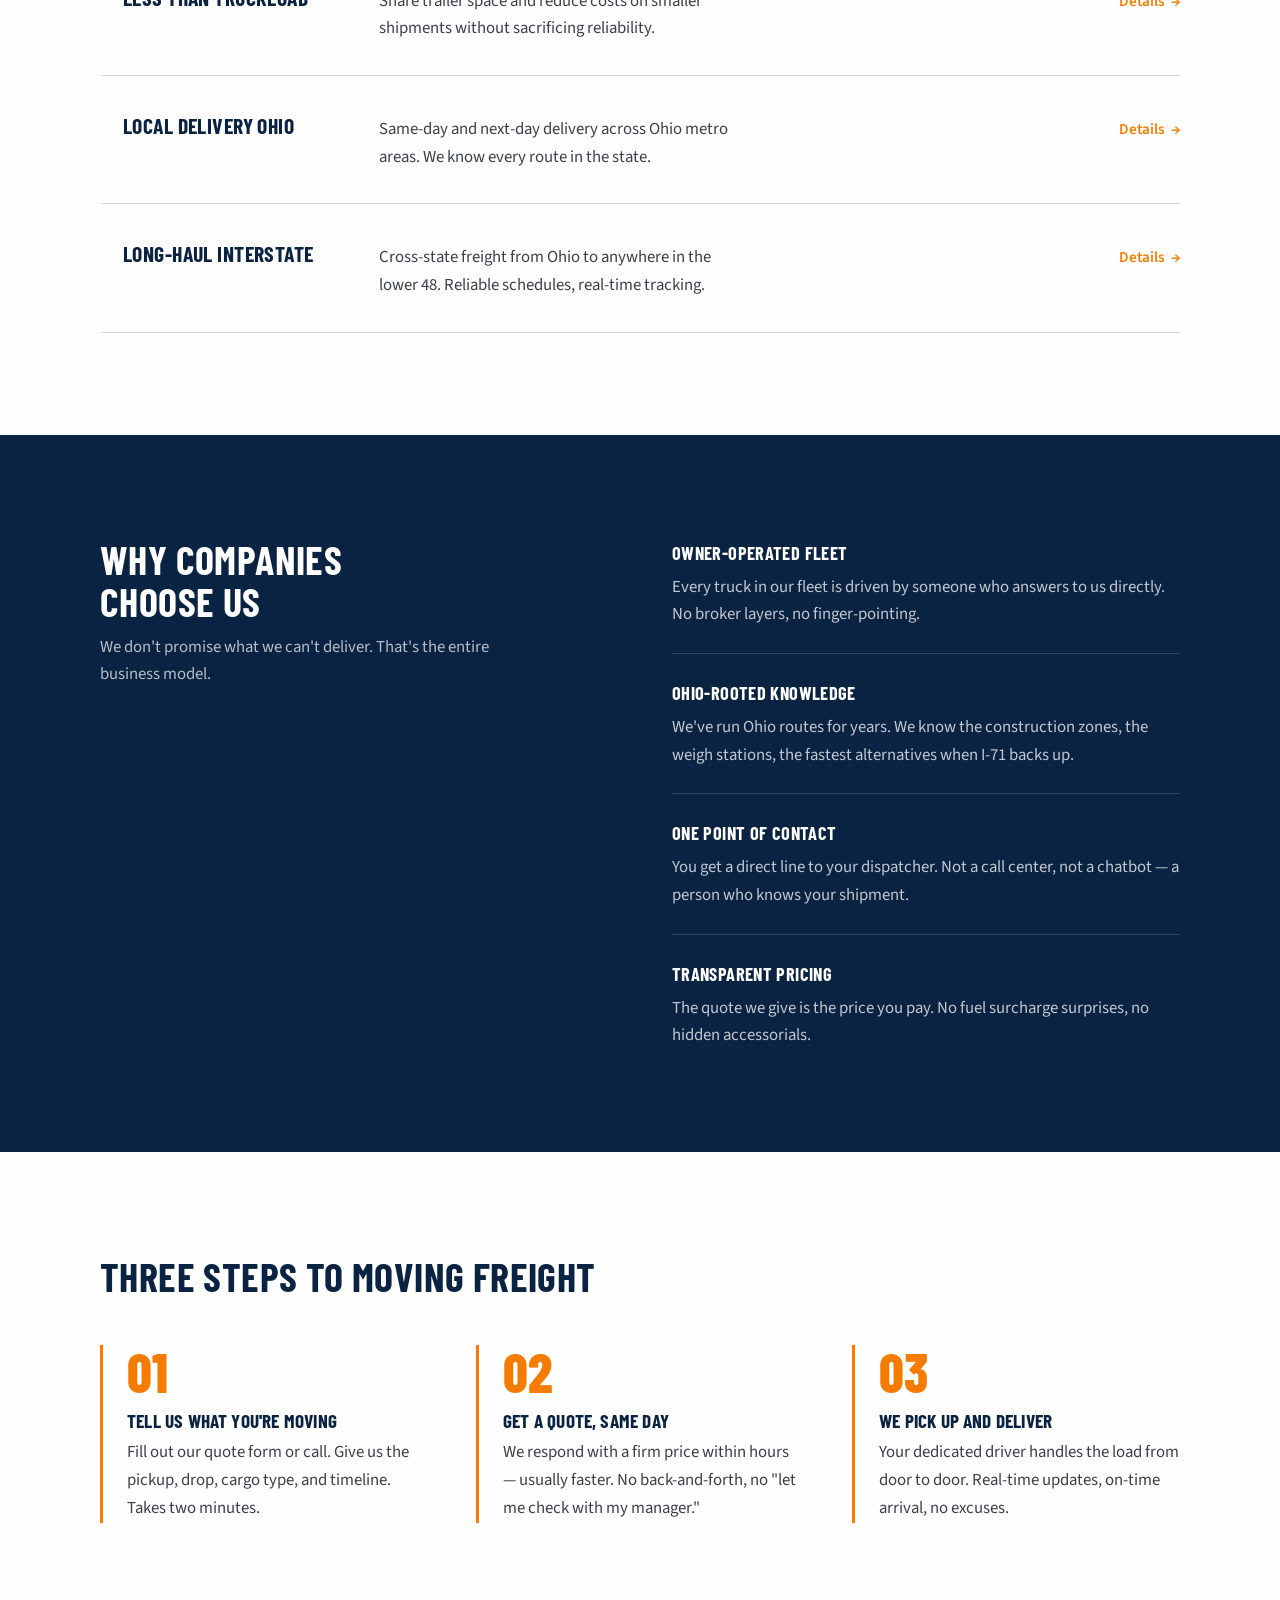
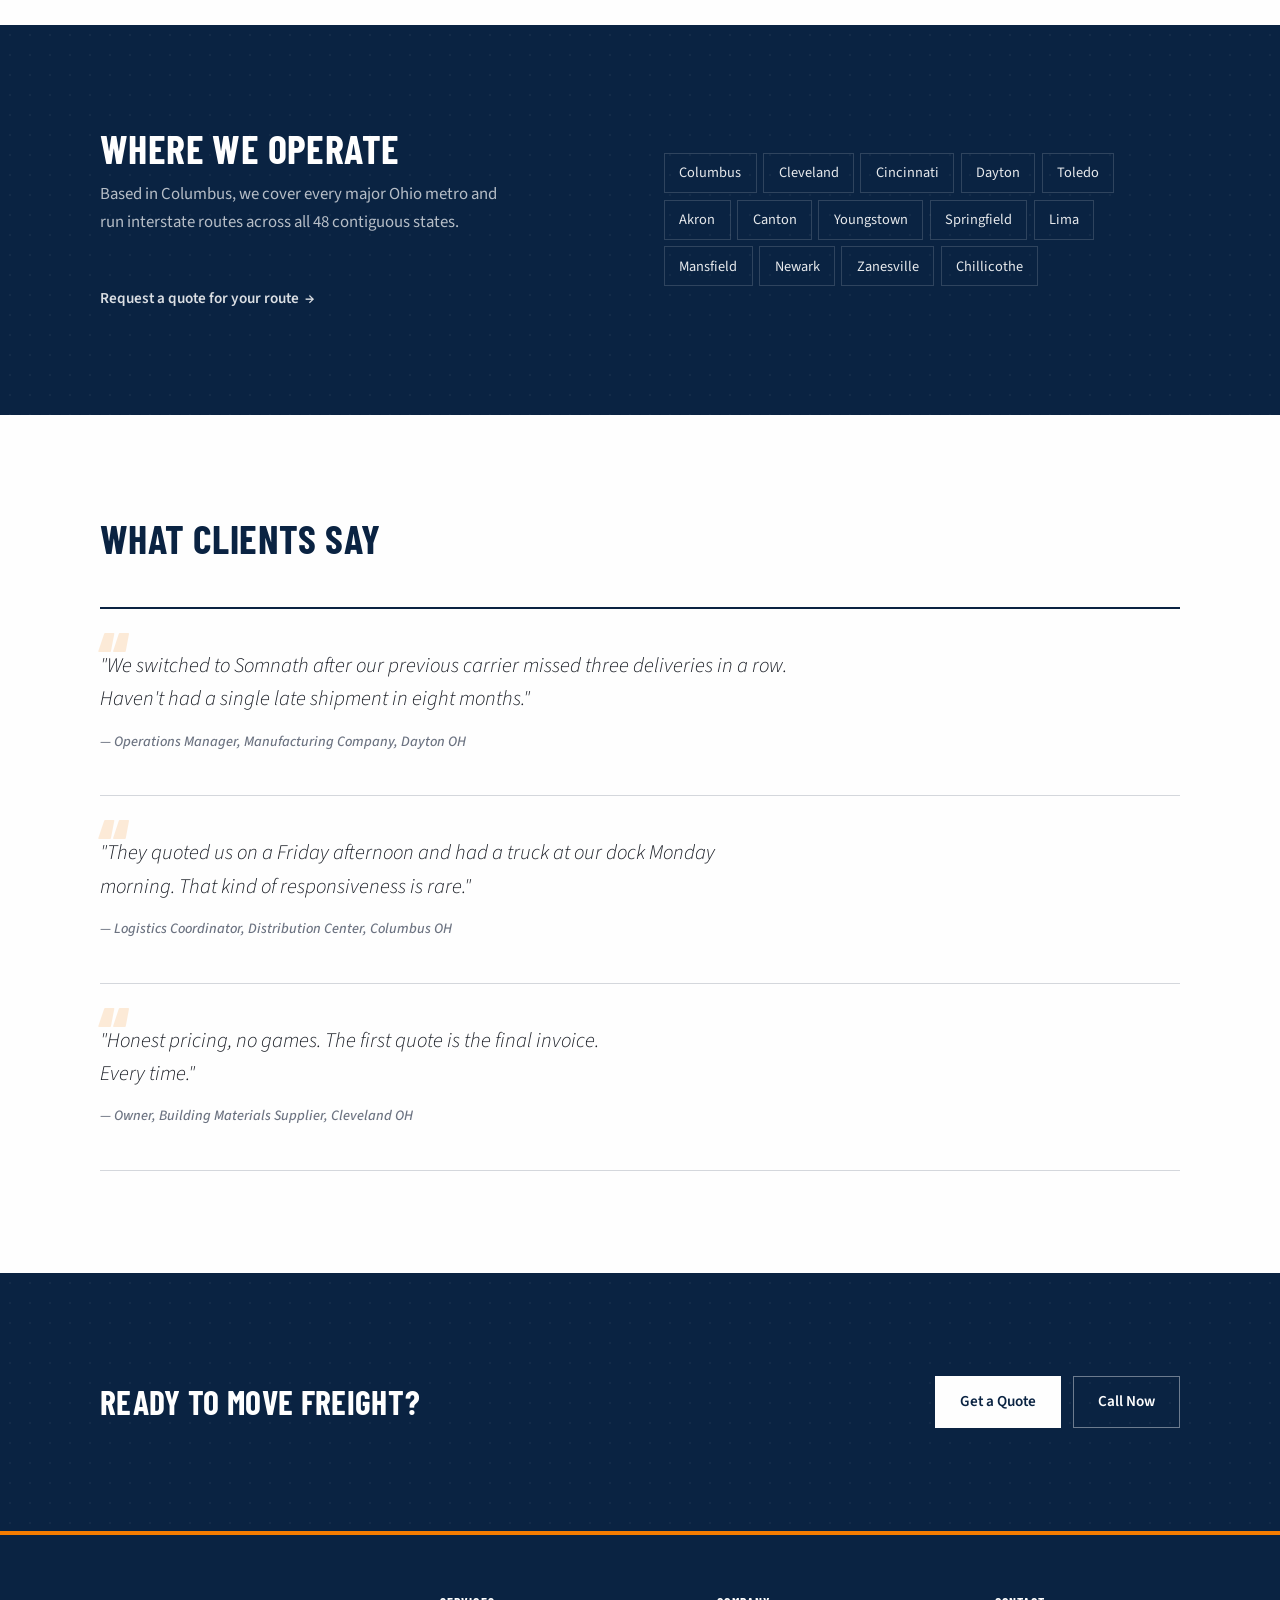
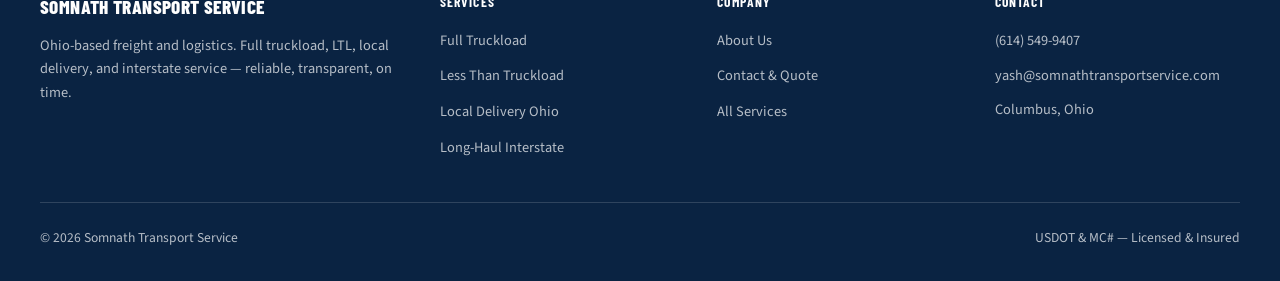
==== commit 41e82c2b: "fix: update all domain references from somnathtransport.com to somnathtransportservice.com" ====
--- a/index.html
+++ b/index.html
@@ -7,11 +7,11 @@
   <meta name="description" content="Full-truckload, LTL, local delivery, and interstate freight services across Ohio. Get a quote in minutes.">
   <meta name="theme-color" content="#0A2342">
   <link rel="icon" href="/assets/img/favicon.svg" type="image/svg+xml">
-  <link rel="canonical" href="https://somnathtransport.com/">
+  <link rel="canonical" href="https://somnathtransportservice.com/">
   <meta property="og:title" content="Somnath Transport Service — Ohio Freight & Logistics">
   <meta property="og:description" content="Full-truckload, LTL, local delivery, and interstate freight from Ohio. Reliable, on-time, no excuses.">
-  <meta property="og:image" content="https://somnathtransport.com/assets/img/og-card.svg">
-  <meta property="og:url" content="https://somnathtransport.com/">
+  <meta property="og:image" content="https://somnathtransportservice.com/assets/img/og-card.svg">
+  <meta property="og:url" content="https://somnathtransportservice.com/">
   <meta property="og:type" content="website">
   <link rel="stylesheet" href="/assets/css/styles.css">
   <script type="application/ld+json">
@@ -20,7 +20,7 @@
     "@type": "LocalBusiness",
     "name": "Somnath Transport Service",
     "description": "Ohio-based freight and logistics company offering FTL, LTL, local delivery, and long-haul interstate services.",
-    "url": "https://somnathtransport.com",
+    "url": "https://somnathtransportservice.com",
     "telephone": "(614) 549-9407",
     "email": "yash@somnathtransportservice.com",
     "address": {
@@ -107,7 +107,7 @@
       </div>
     </section>
 
-    <!-- Services -->
+    <!-- Services and more -->
     <section class="section">
       <div class="section__inner">
         <div class="section-intro">
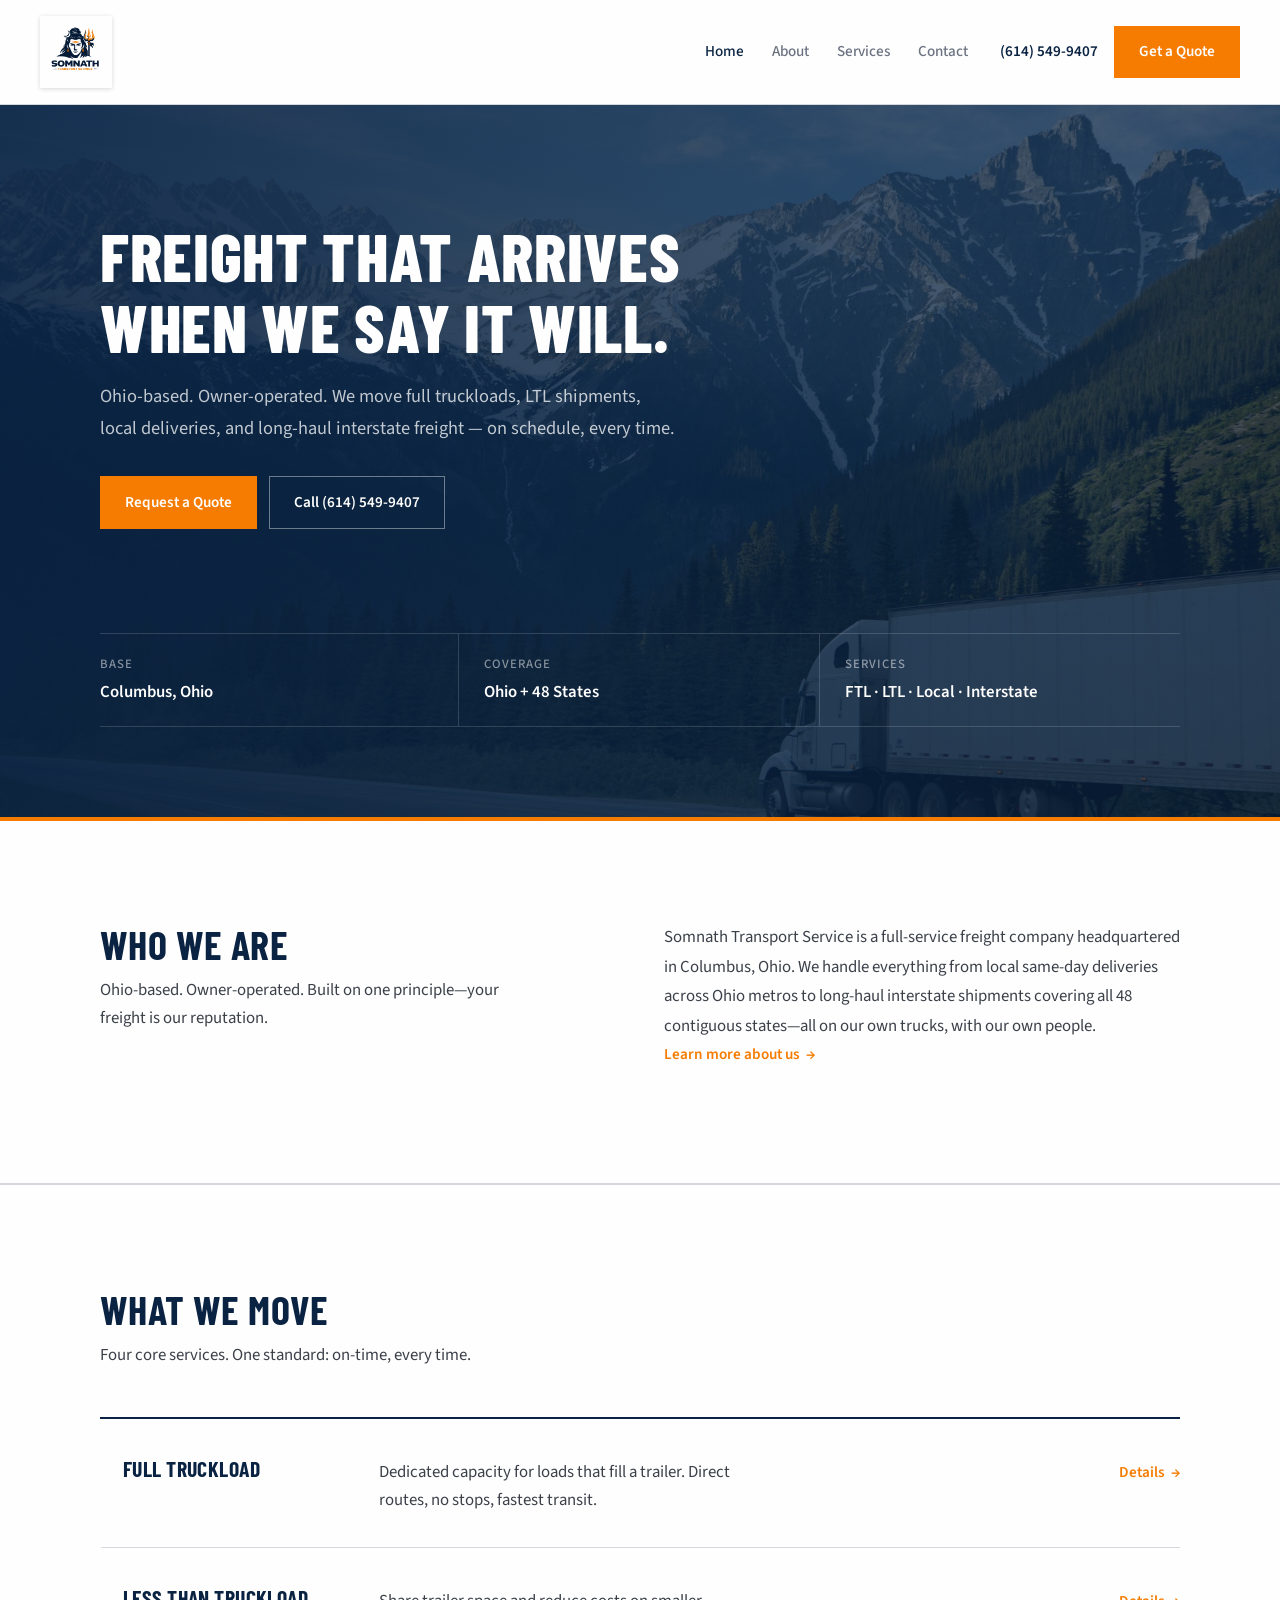
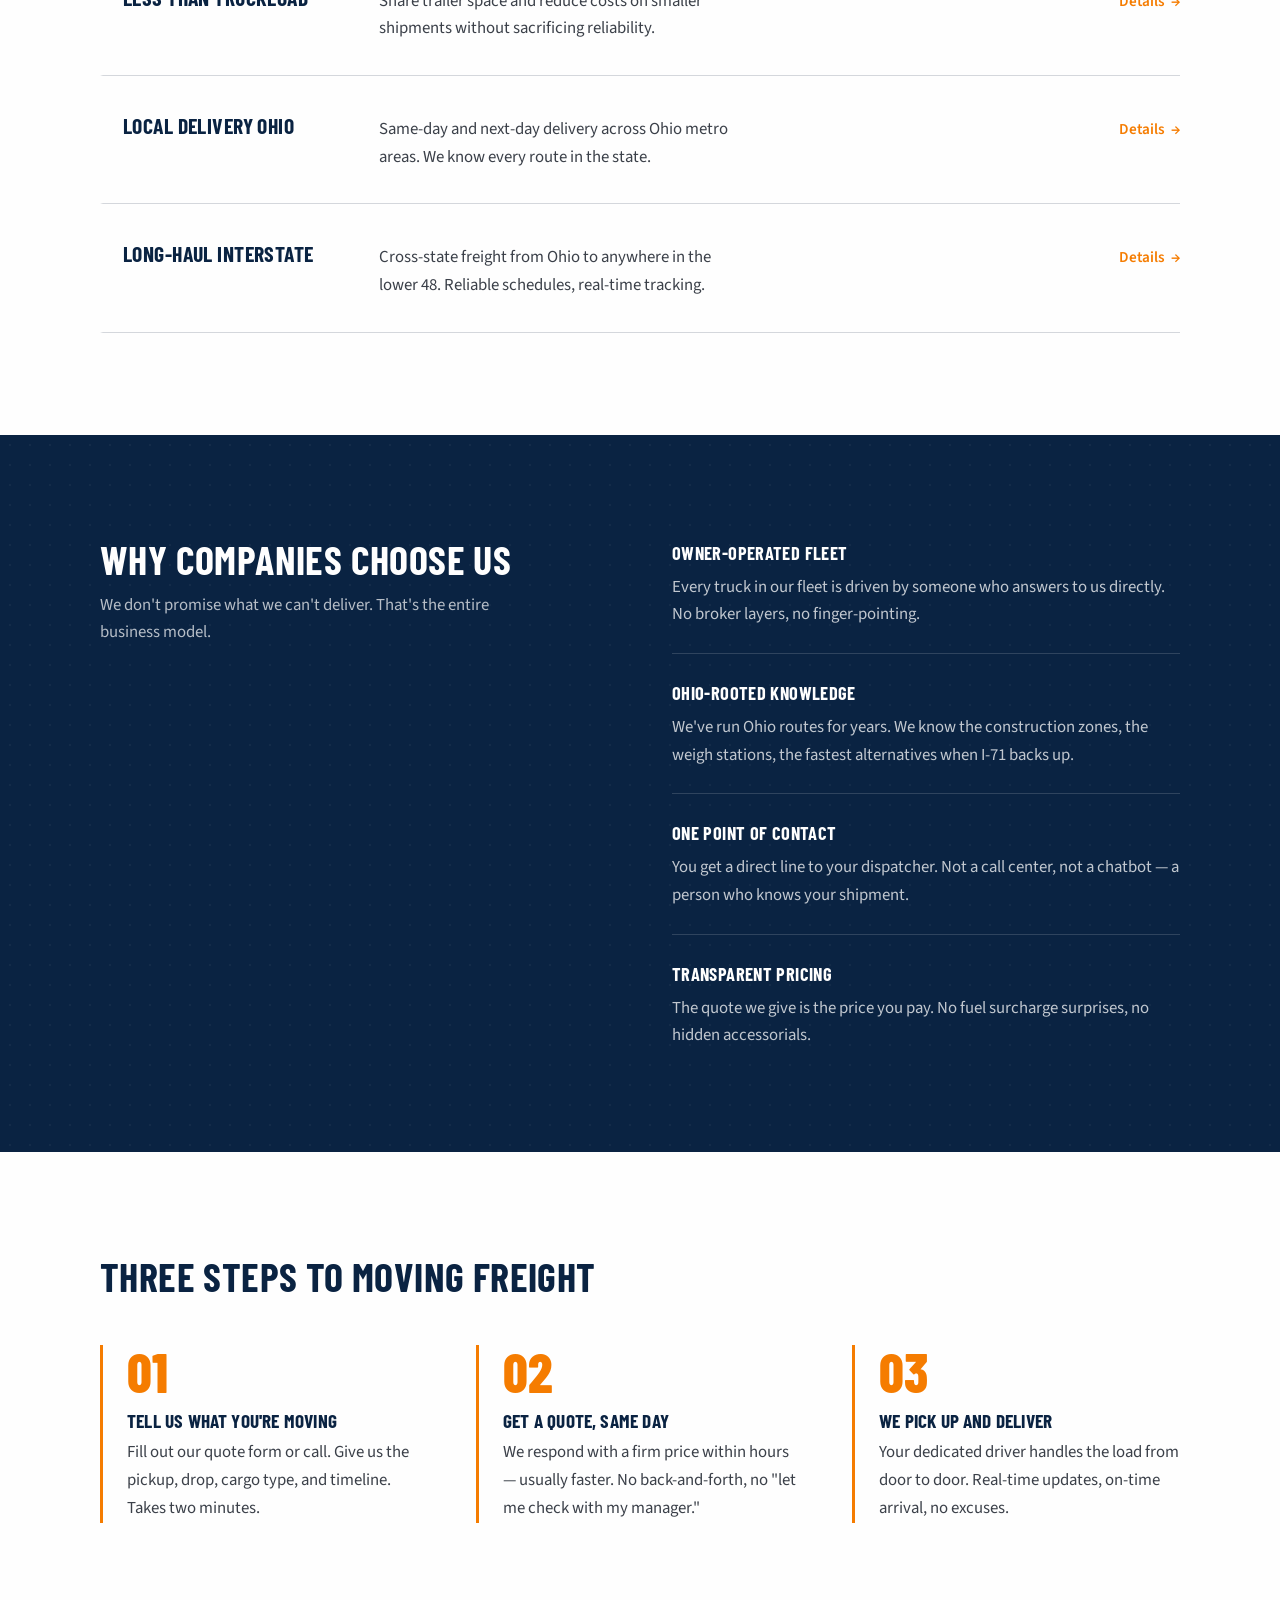
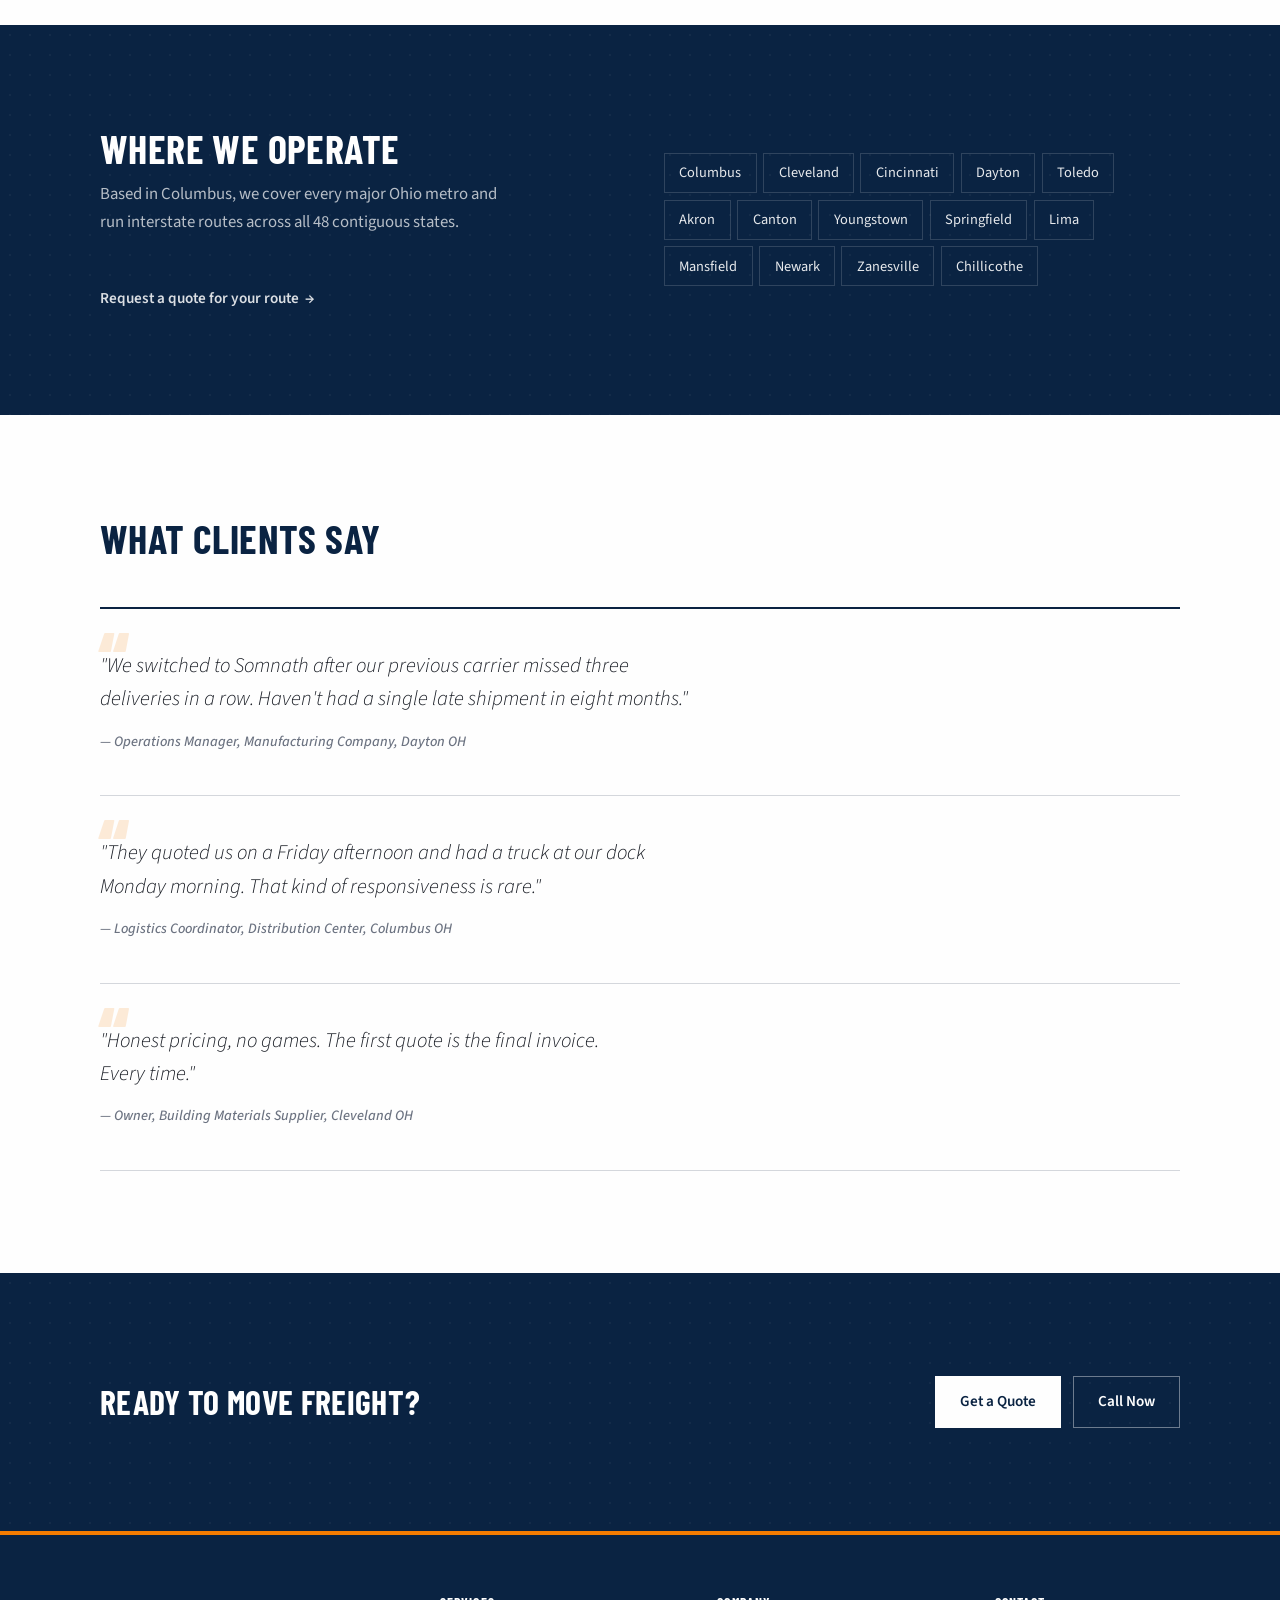
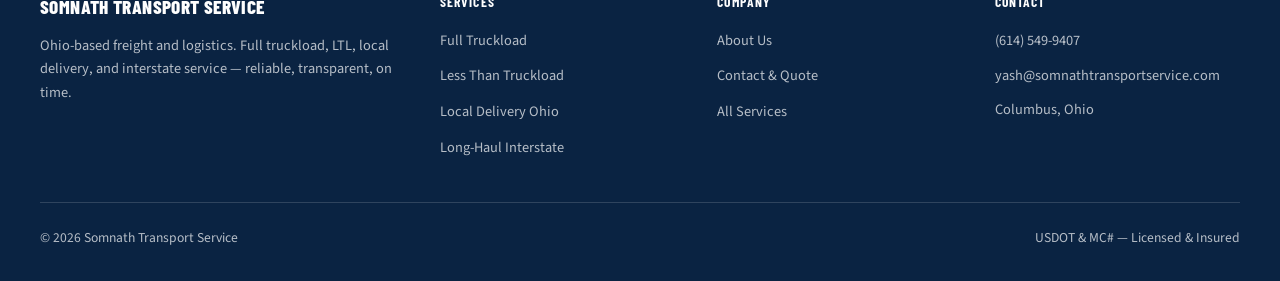
==== commit 5e9deb05: "fix: bust stale CSS cache — split asset caching, add version param to stylesheet links" ====
--- a/index.html
+++ b/index.html
@@ -13,7 +13,7 @@
   <meta property="og:image" content="https://somnathtransportservice.com/assets/img/og-card.svg">
   <meta property="og:url" content="https://somnathtransportservice.com/">
   <meta property="og:type" content="website">
-  <link rel="stylesheet" href="/assets/css/styles.css">
+  <link rel="stylesheet" href="/assets/css/styles.css?v=2">
   <script type="application/ld+json">
   {
     "@context": "https://schema.org",
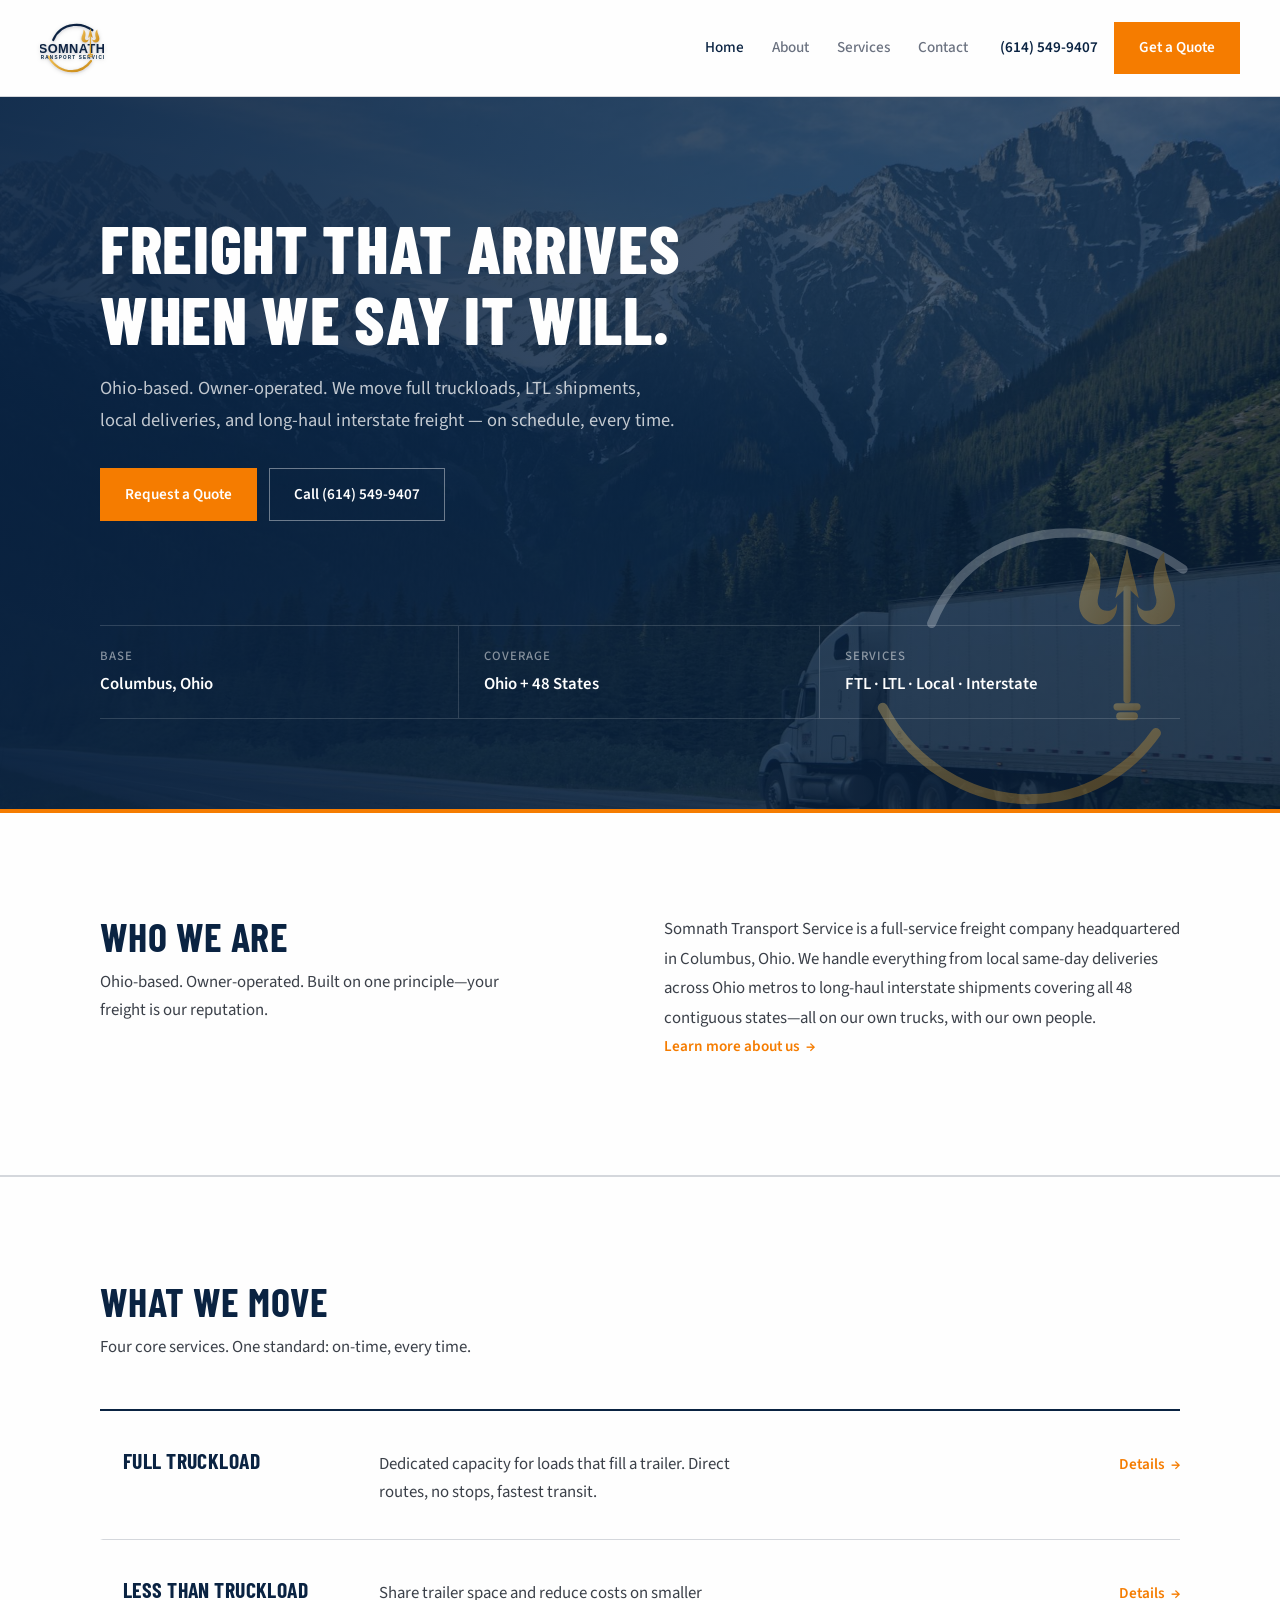
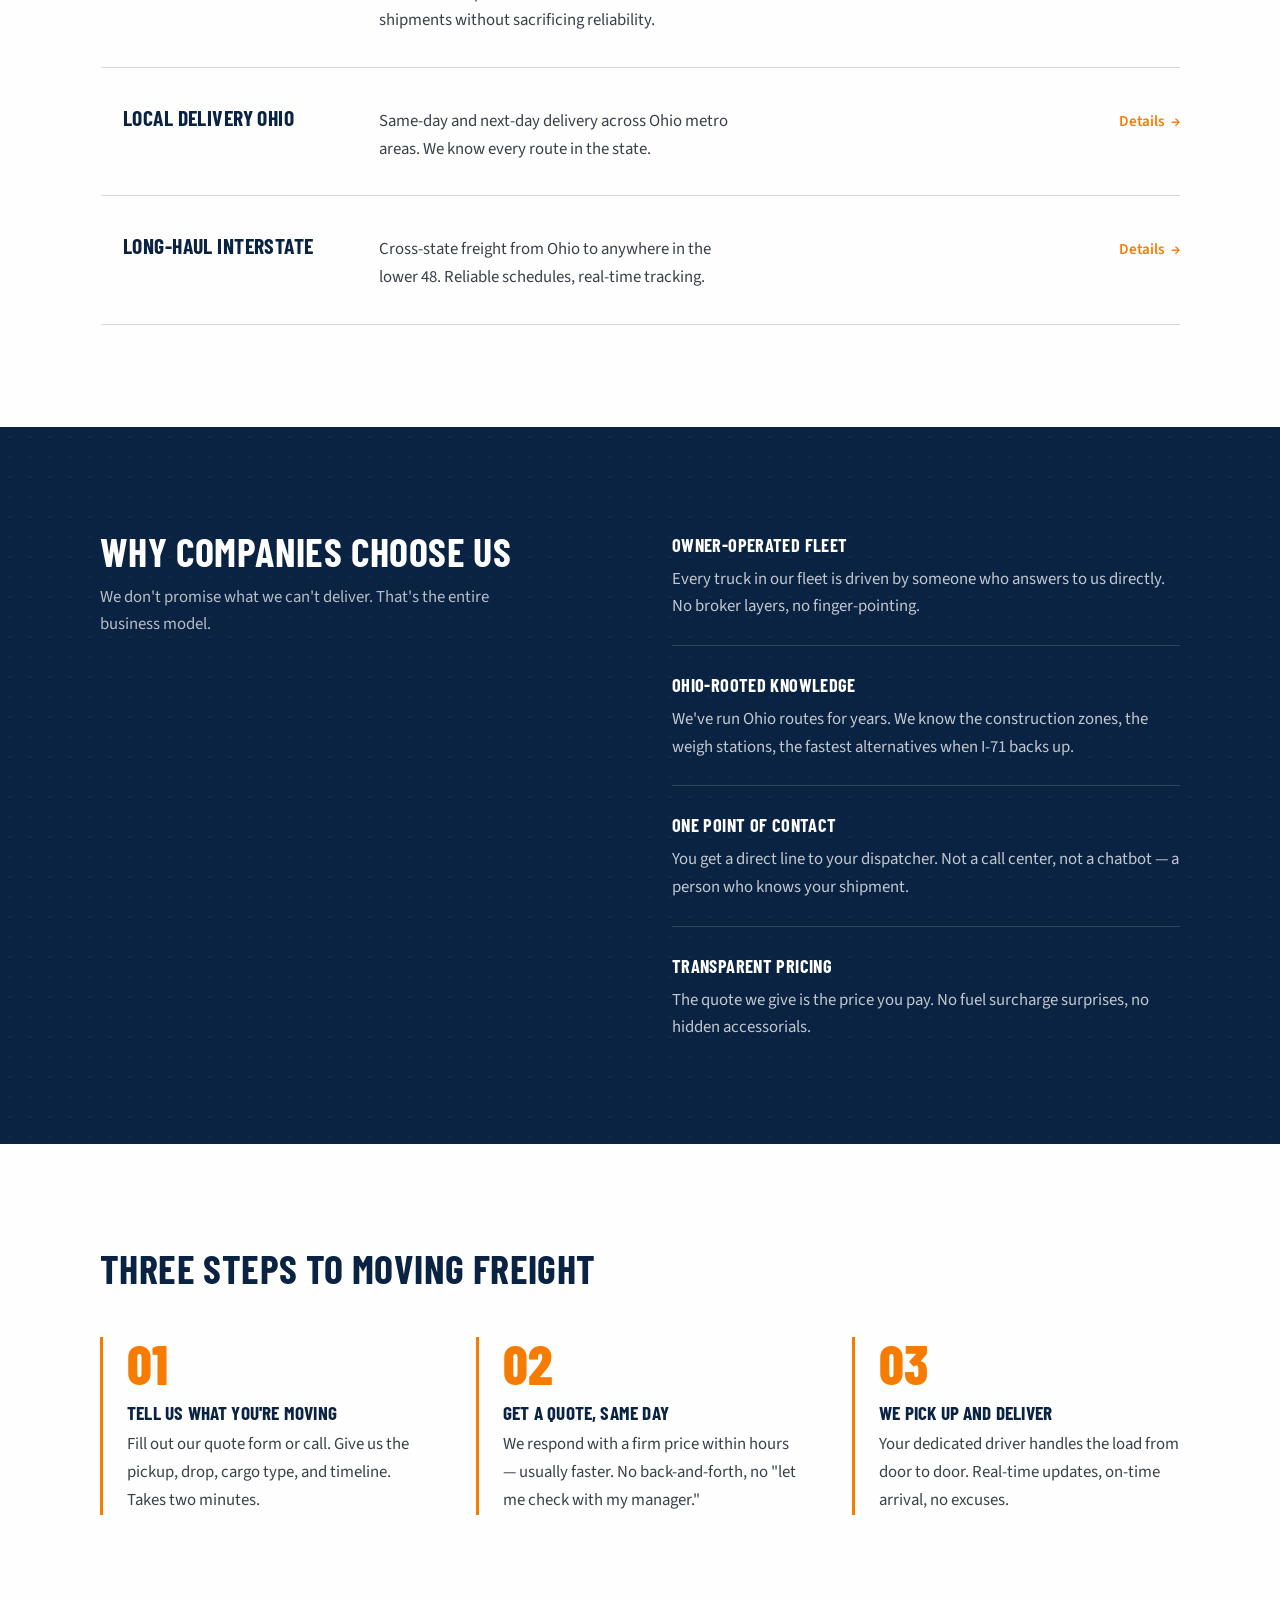
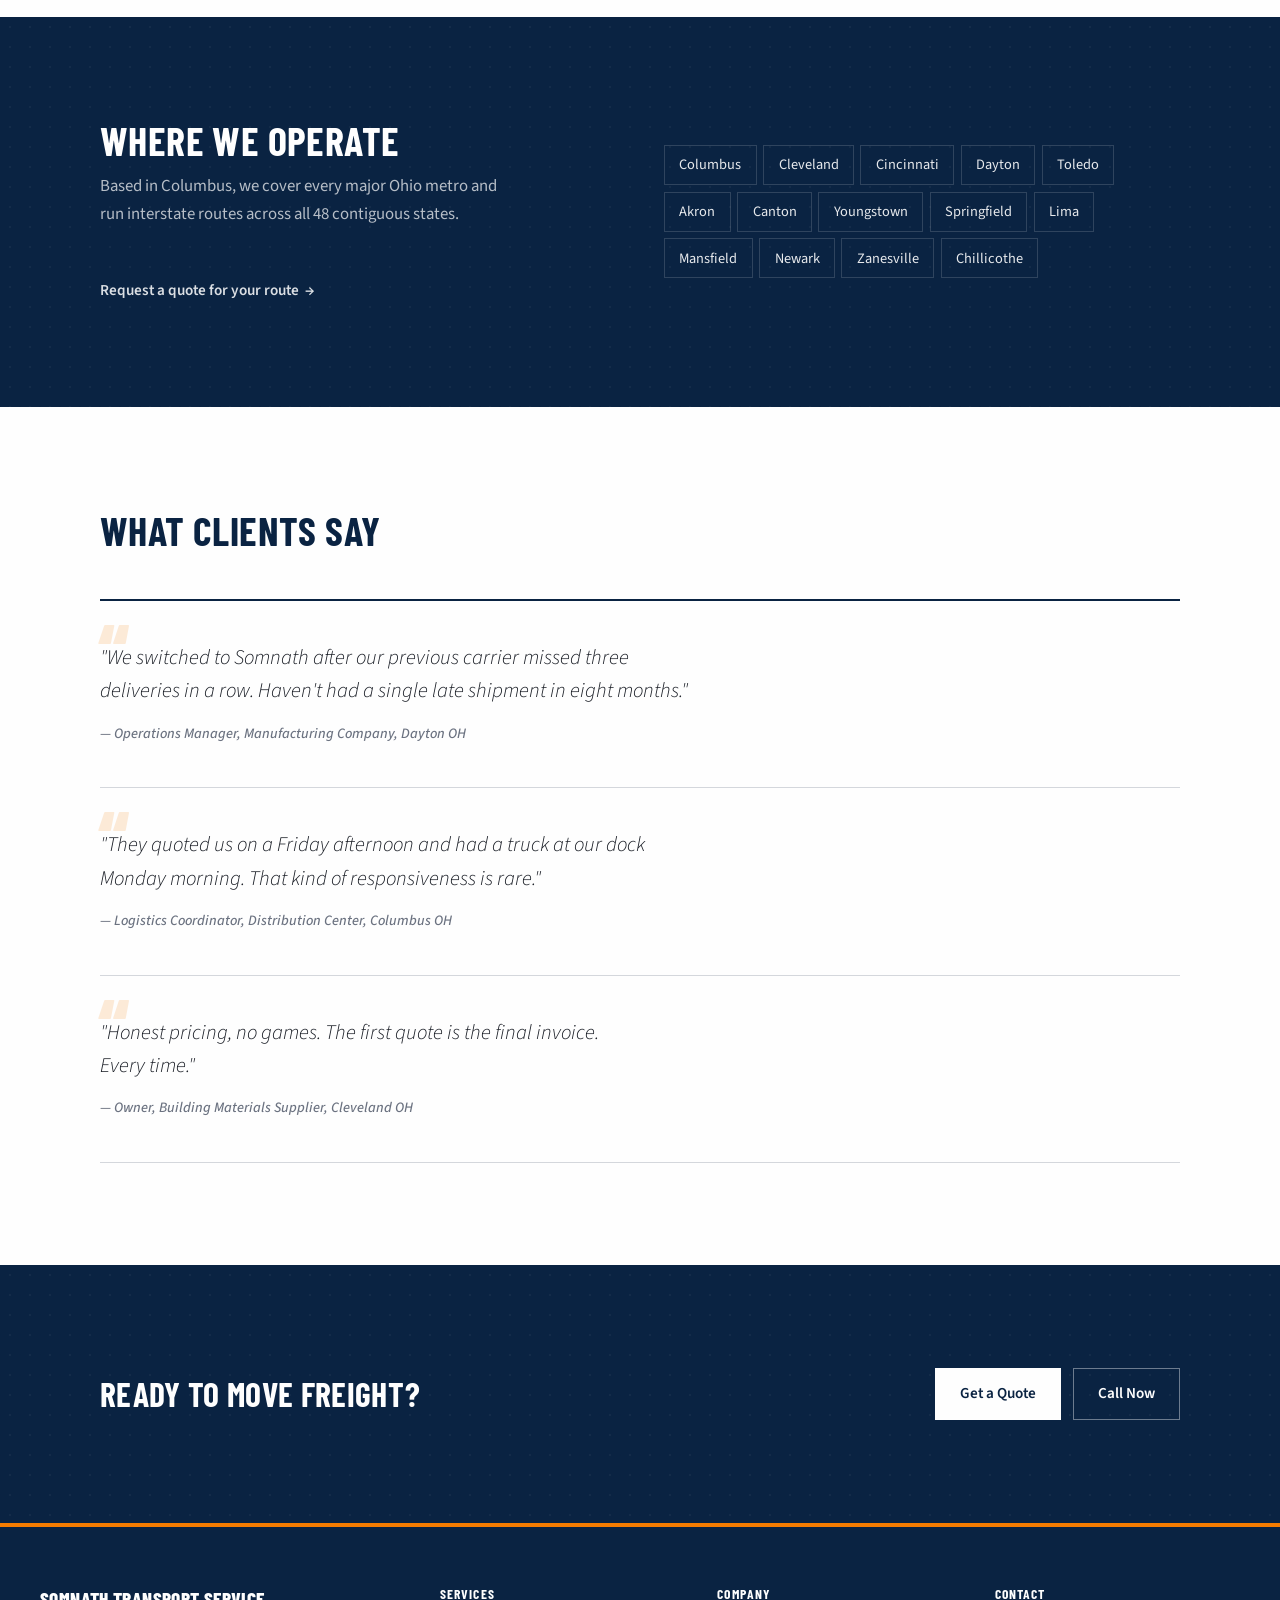
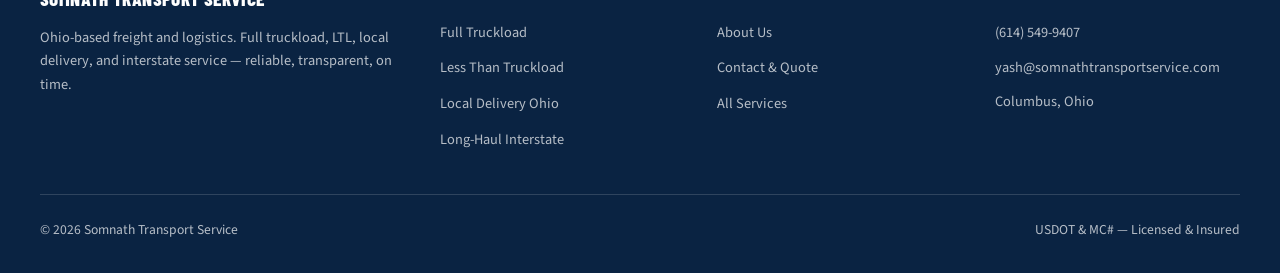
==== commit 07a0eb57: "update: switch header to circular logo and add branded hero seal" ====
--- a/index.html
+++ b/index.html
@@ -6,14 +6,14 @@
   <title>Somnath Transport Service — Ohio Freight &amp; Logistics</title>
   <meta name="description" content="Full-truckload, LTL, local delivery, and interstate freight services across Ohio. Get a quote in minutes.">
   <meta name="theme-color" content="#0A2342">
-  <link rel="icon" href="/assets/img/favicon.svg" type="image/svg+xml">
+  <link rel="icon" href="/assets/img/favicon.svg?v=2" type="image/svg+xml">
   <link rel="canonical" href="https://somnathtransportservice.com/">
   <meta property="og:title" content="Somnath Transport Service — Ohio Freight & Logistics">
   <meta property="og:description" content="Full-truckload, LTL, local delivery, and interstate freight from Ohio. Reliable, on-time, no excuses.">
   <meta property="og:image" content="https://somnathtransportservice.com/assets/img/og-card.svg">
   <meta property="og:url" content="https://somnathtransportservice.com/">
   <meta property="og:type" content="website">
-  <link rel="stylesheet" href="/assets/css/styles.css?v=2">
+    <link rel="stylesheet" href="/assets/css/styles.css?v=3">
   <script type="application/ld+json">
   {
     "@context": "https://schema.org",
@@ -43,7 +43,7 @@
   <header class="site-header">
     <div class="site-header__inner">
       <a href="/" class="brand">
-        <img src="/assets/img/logo.png" alt="Somnath Transport Service" class="brand__logo">
+        <img src="/assets/img/logo-circle.svg" alt="Somnath Transport Service" class="brand__logo">
       </a>
       <nav class="site-nav" data-nav aria-label="Main">
         <div class="site-nav__links">
@@ -64,7 +64,7 @@
   <main id="main">
 
     <!-- Hero -->
-    <section class="hero">
+    <section class="hero hero--home">
       <div class="hero__inner">
         <div>
           <h1>Freight that arrives<br> when we say it will.</h1>
--- a/assets/css/styles.css
+++ b/assets/css/styles.css
@@ -107,8 +107,9 @@
 }
 
 .brand__logo {
-  height: 72px;
+  height: clamp(52px, 5vw, 64px);
   width: auto;
+  object-fit: contain;
   filter: drop-shadow(0 1px 2px rgba(0,0,0,0.15));
 }
 
@@ -365,6 +366,7 @@
   color: rgba(255,255,255,0.85);
   border-bottom: 4px solid var(--orange);
   position: relative;
+  overflow: hidden;
 }
 
 .hero__inner {
@@ -372,6 +374,20 @@
   margin: 0 auto;
   display: grid;
   gap: 3rem;
+  position: relative;
+  z-index: 1;
+}
+
+.hero--home::before {
+  content: "";
+  position: absolute;
+  right: clamp(1rem, 4vw, 3rem);
+  bottom: clamp(-5rem, -3vw, -1.5rem);
+  width: clamp(220px, 30vw, 380px);
+  aspect-ratio: 1;
+  background: url('/assets/img/hero-seal.svg') center / contain no-repeat;
+  opacity: 0.34;
+  pointer-events: none;
 }
 
 .hero h1 {
@@ -1199,6 +1215,13 @@
 
 /* ── Responsive ── */
 @media (max-width: 900px) {
+  .hero--home::before {
+    right: -2rem;
+    bottom: -3.5rem;
+    width: 240px;
+    opacity: 0.22;
+  }
+
   .hero__facts {
     grid-template-columns: 1fr;
     gap: 0;
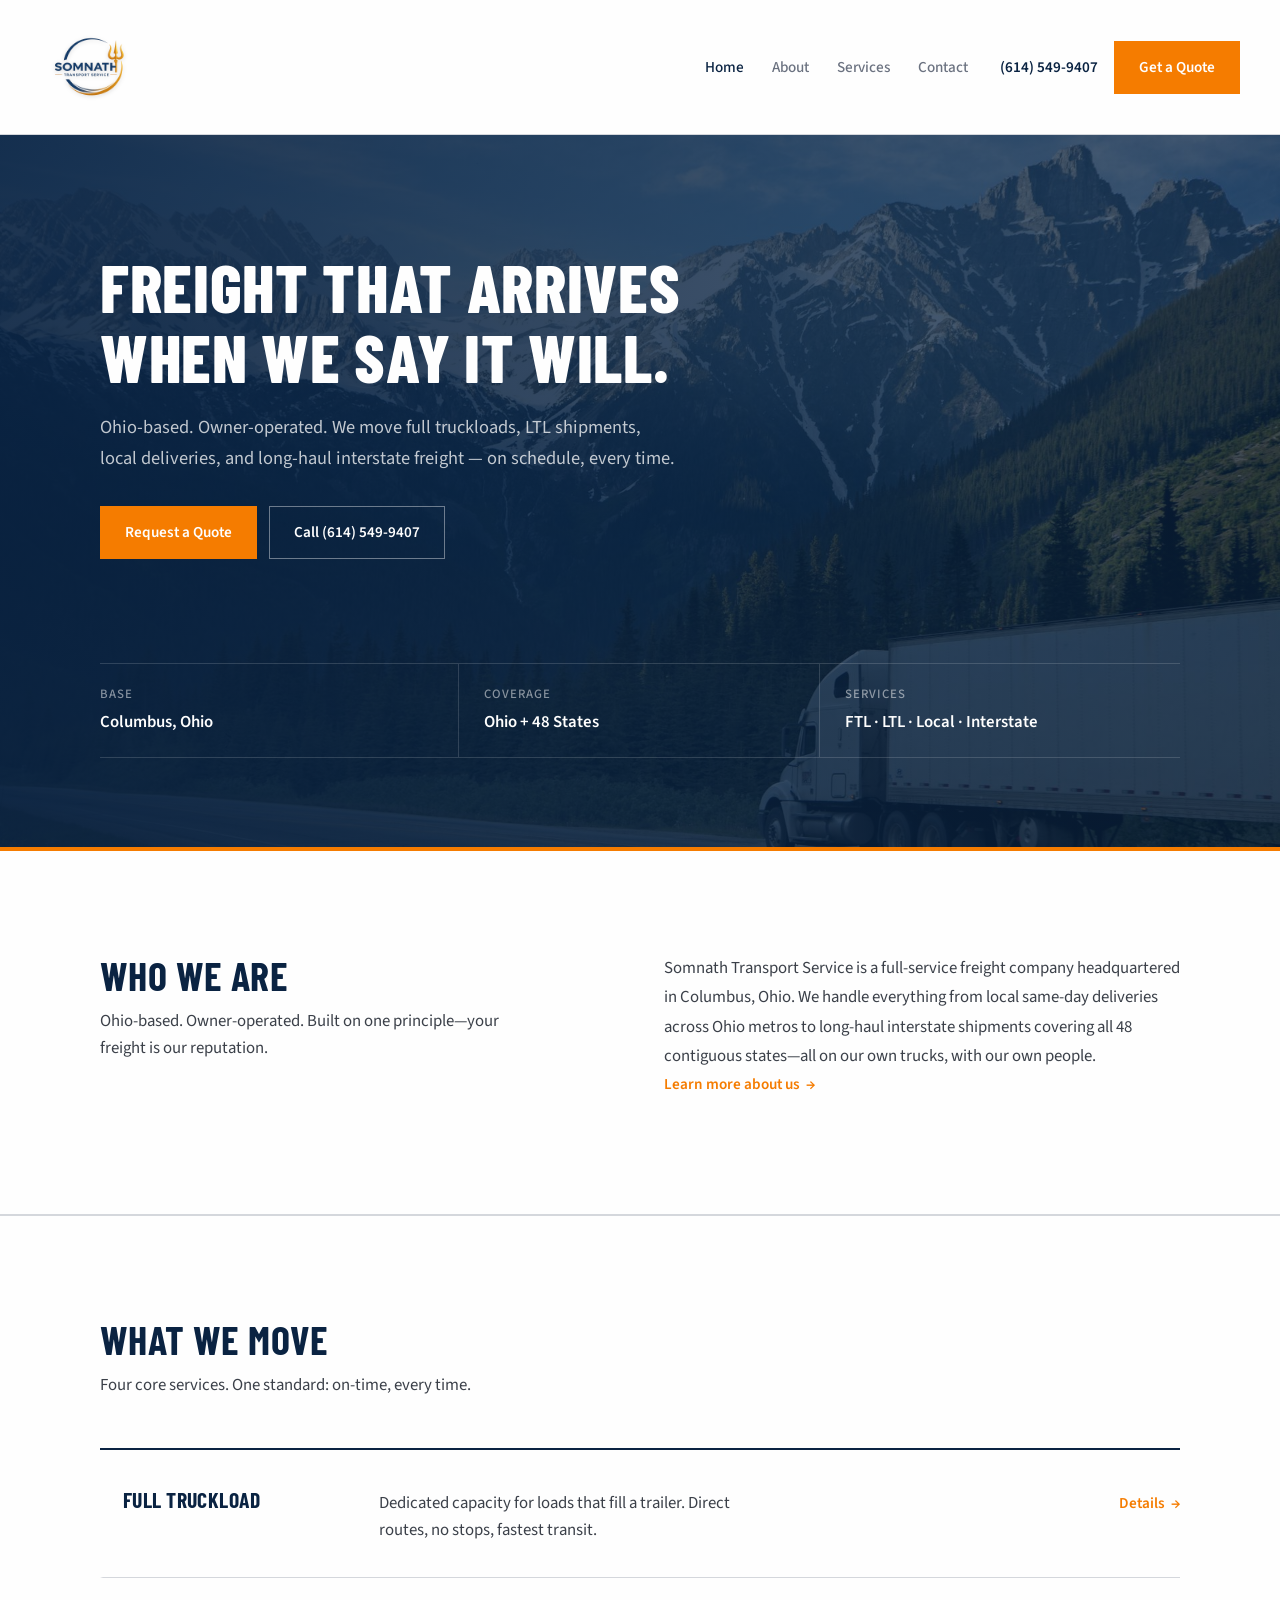
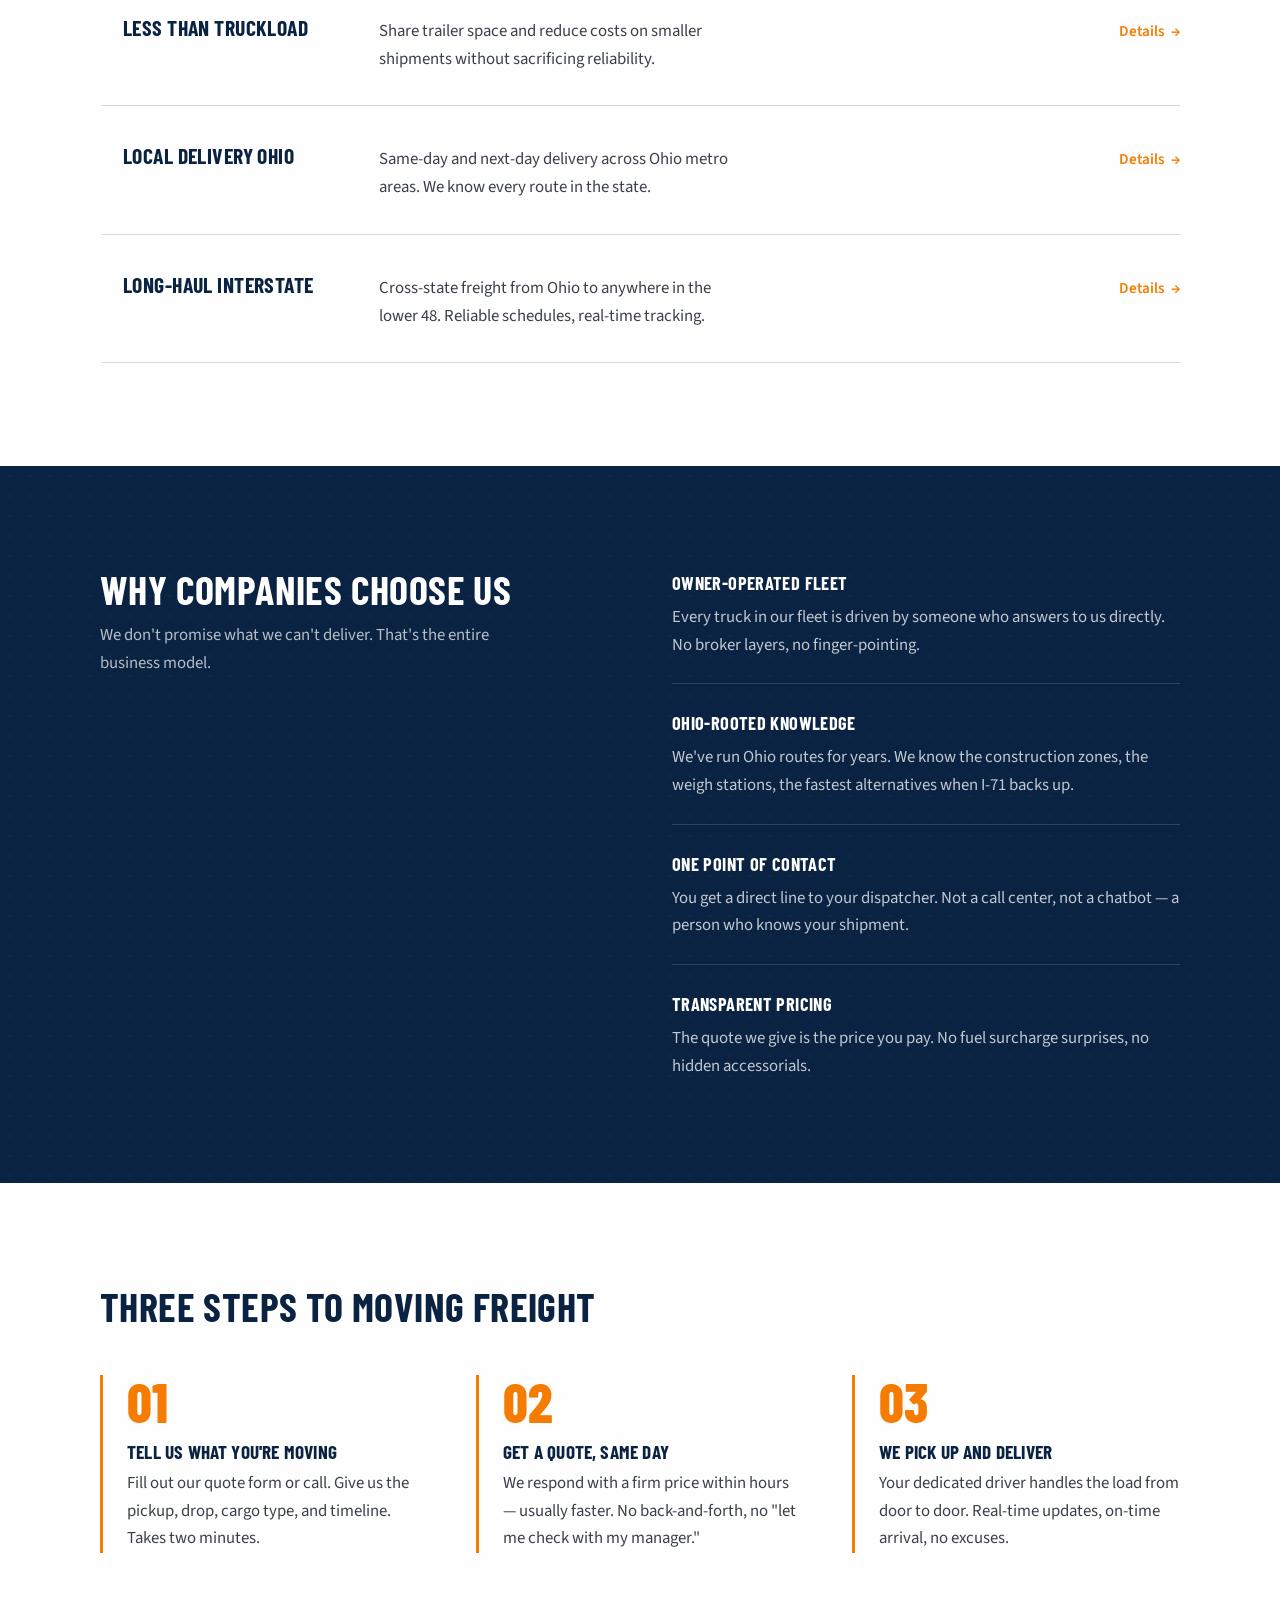
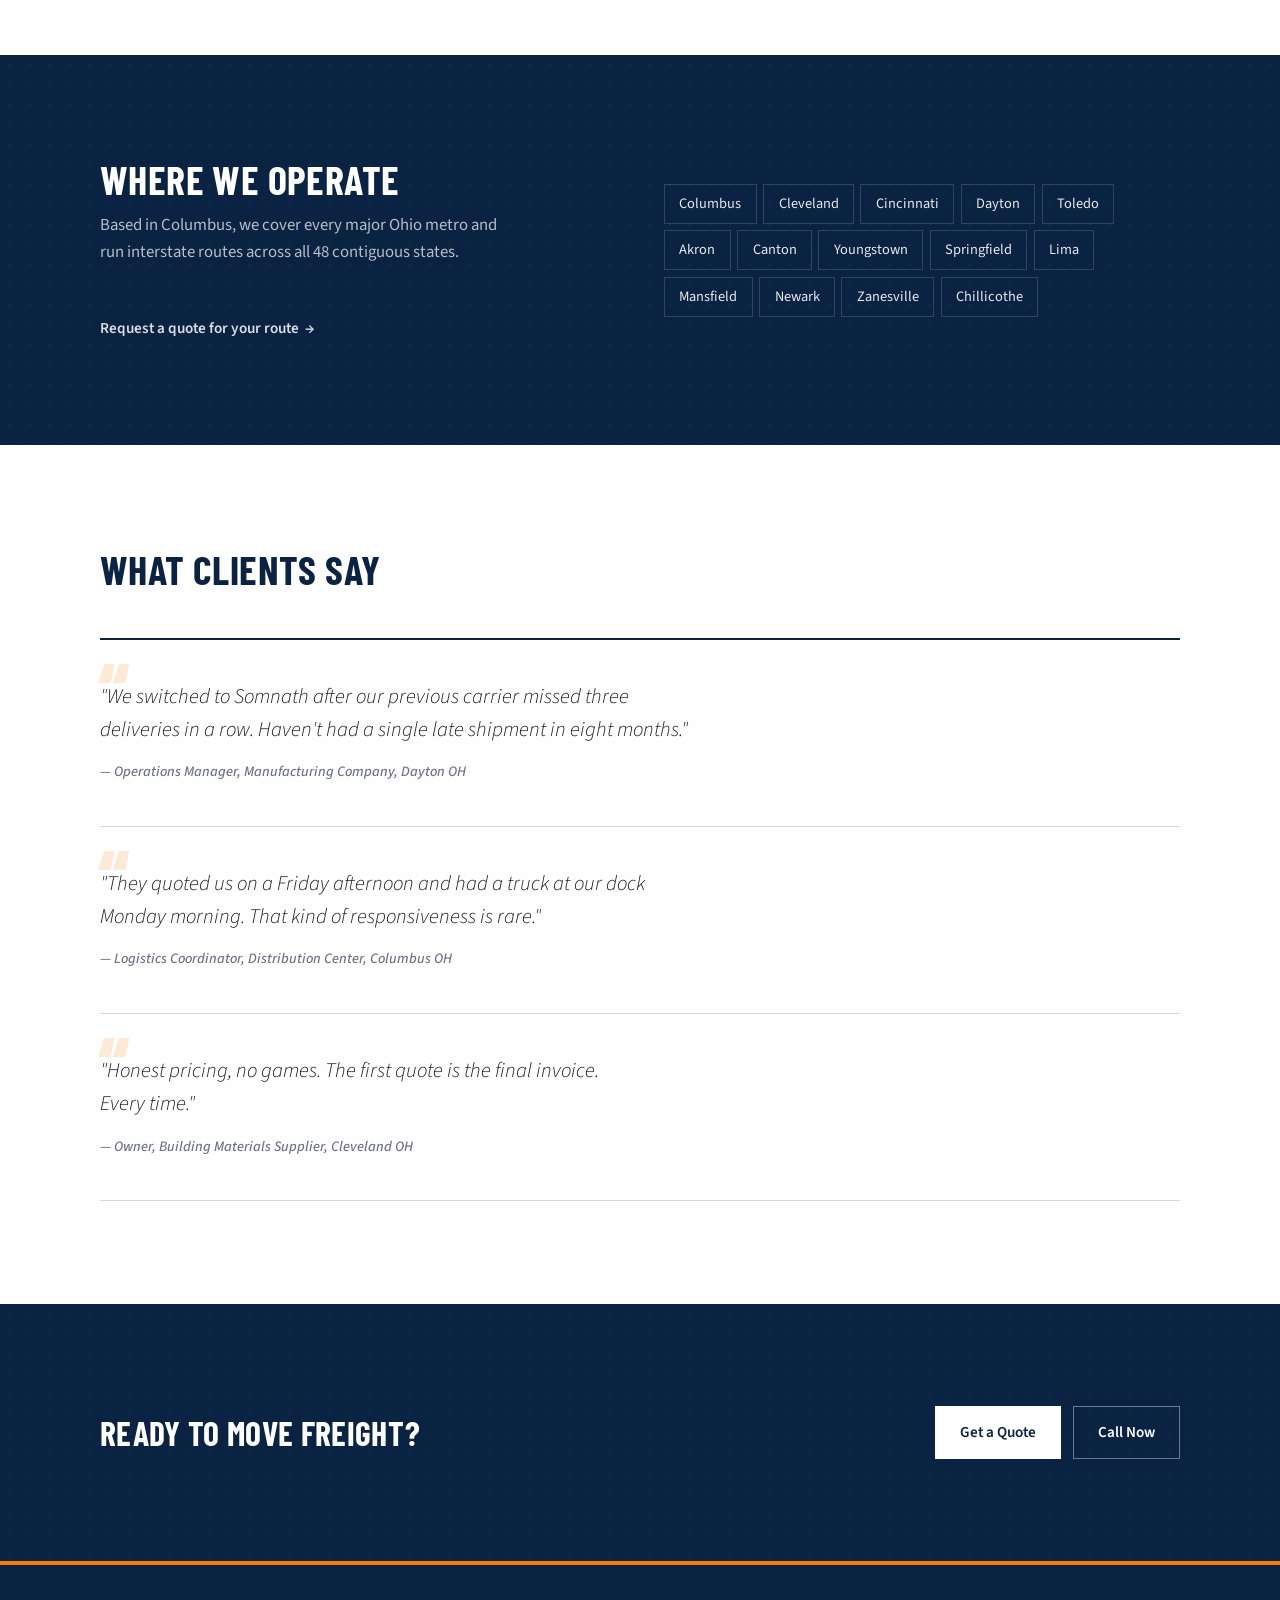
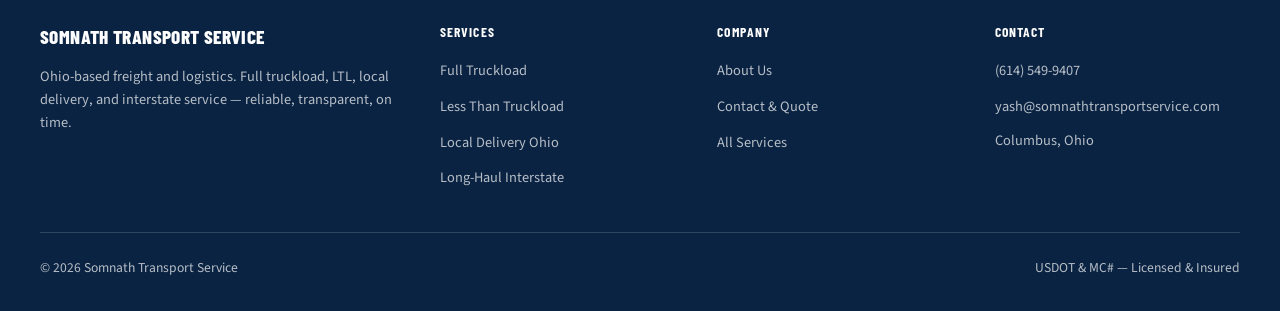
==== commit 930c0d8e: "update website" ====
--- a/index.html
+++ b/index.html
@@ -13,7 +13,7 @@
   <meta property="og:image" content="https://somnathtransportservice.com/assets/img/og-card.svg">
   <meta property="og:url" content="https://somnathtransportservice.com/">
   <meta property="og:type" content="website">
-    <link rel="stylesheet" href="/assets/css/styles.css?v=3">
+    <link rel="stylesheet" href="/assets/css/styles.css?v=6">
   <script type="application/ld+json">
   {
     "@context": "https://schema.org",
@@ -43,7 +43,7 @@
   <header class="site-header">
     <div class="site-header__inner">
       <a href="/" class="brand">
-        <img src="/assets/img/logo-circle.svg" alt="Somnath Transport Service" class="brand__logo">
+        <img src="/assets/img/logo-2.png" alt="Somnath Transport Service" class="brand__logo">
       </a>
       <nav class="site-nav" data-nav aria-label="Main">
         <div class="site-nav__links">
@@ -64,7 +64,7 @@
   <main id="main">
 
     <!-- Hero -->
-    <section class="hero hero--home">
+    <section class="hero">
       <div class="hero__inner">
         <div>
           <h1>Freight that arrives<br> when we say it will.</h1>
--- a/assets/css/styles.css
+++ b/assets/css/styles.css
@@ -107,7 +107,7 @@
 }
 
 .brand__logo {
-  height: clamp(52px, 5vw, 64px);
+  height: clamp(82px, 8vw, 112px);
   width: auto;
   object-fit: contain;
   filter: drop-shadow(0 1px 2px rgba(0,0,0,0.15));
@@ -378,18 +378,6 @@
   z-index: 1;
 }
 
-.hero--home::before {
-  content: "";
-  position: absolute;
-  right: clamp(1rem, 4vw, 3rem);
-  bottom: clamp(-5rem, -3vw, -1.5rem);
-  width: clamp(220px, 30vw, 380px);
-  aspect-ratio: 1;
-  background: url('/assets/img/hero-seal.svg') center / contain no-repeat;
-  opacity: 0.34;
-  pointer-events: none;
-}
-
 .hero h1 {
   font-size: clamp(2.4rem, 4vw + 1rem, 4.5rem);
   font-weight: 800;
@@ -1215,13 +1203,6 @@
 
 /* ── Responsive ── */
 @media (max-width: 900px) {
-  .hero--home::before {
-    right: -2rem;
-    bottom: -3.5rem;
-    width: 240px;
-    opacity: 0.22;
-  }
-
   .hero__facts {
     grid-template-columns: 1fr;
     gap: 0;
@@ -1240,6 +1221,7 @@
   .hero__fact:last-child {
     border-bottom: none;
   }
+
 
   .service-item {
     grid-template-columns: 1fr;
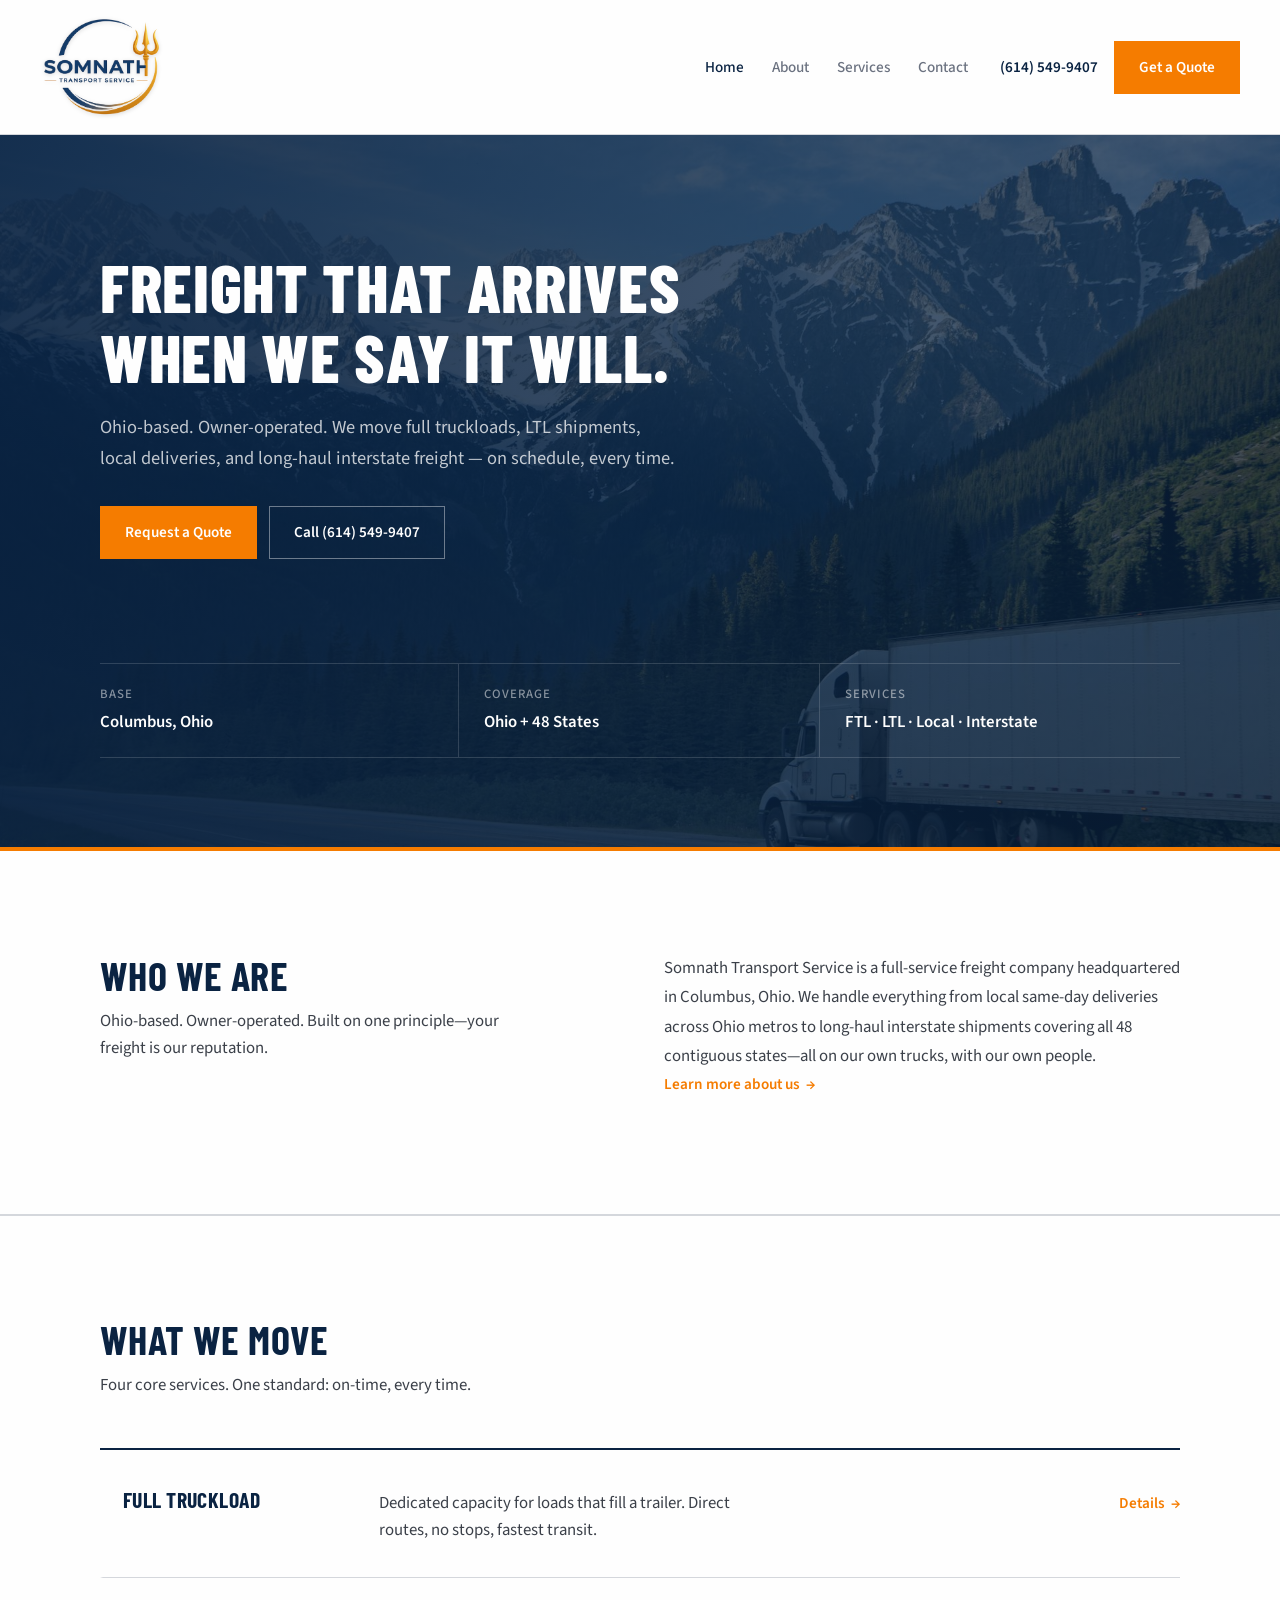
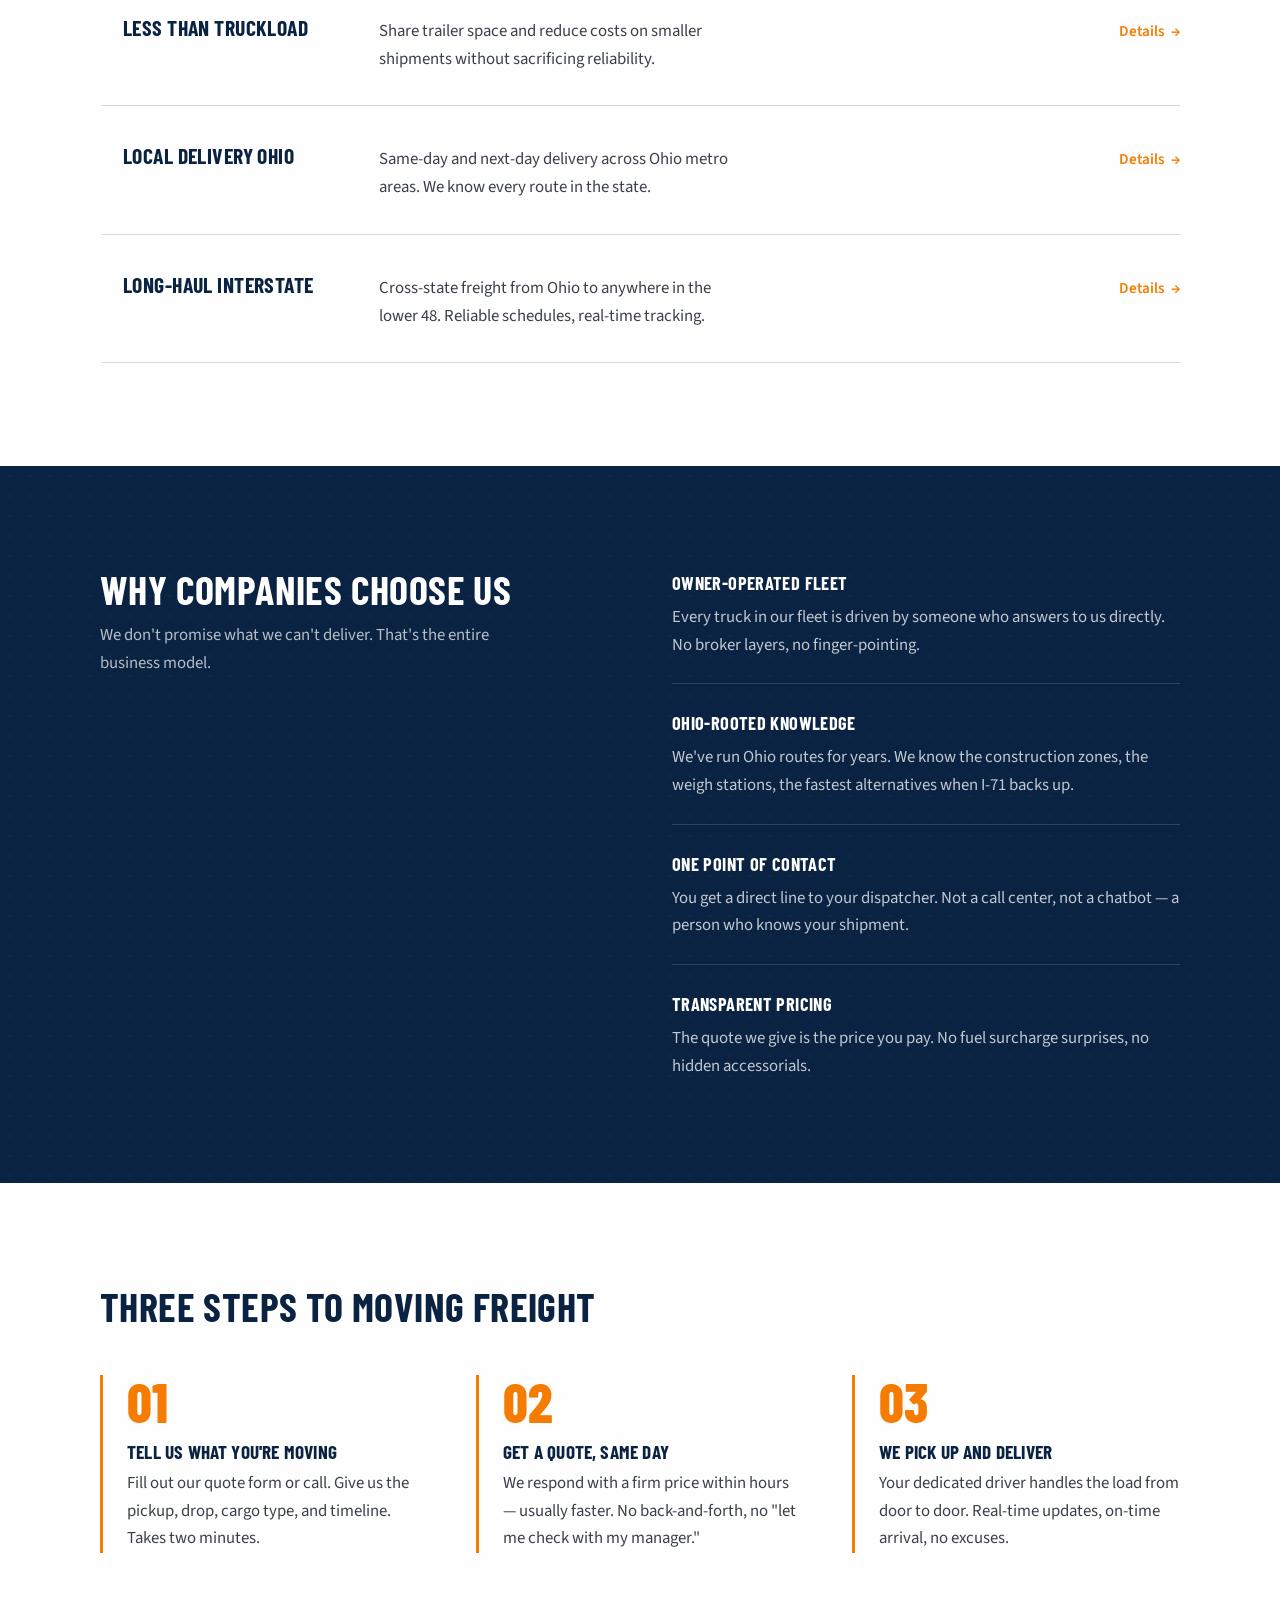
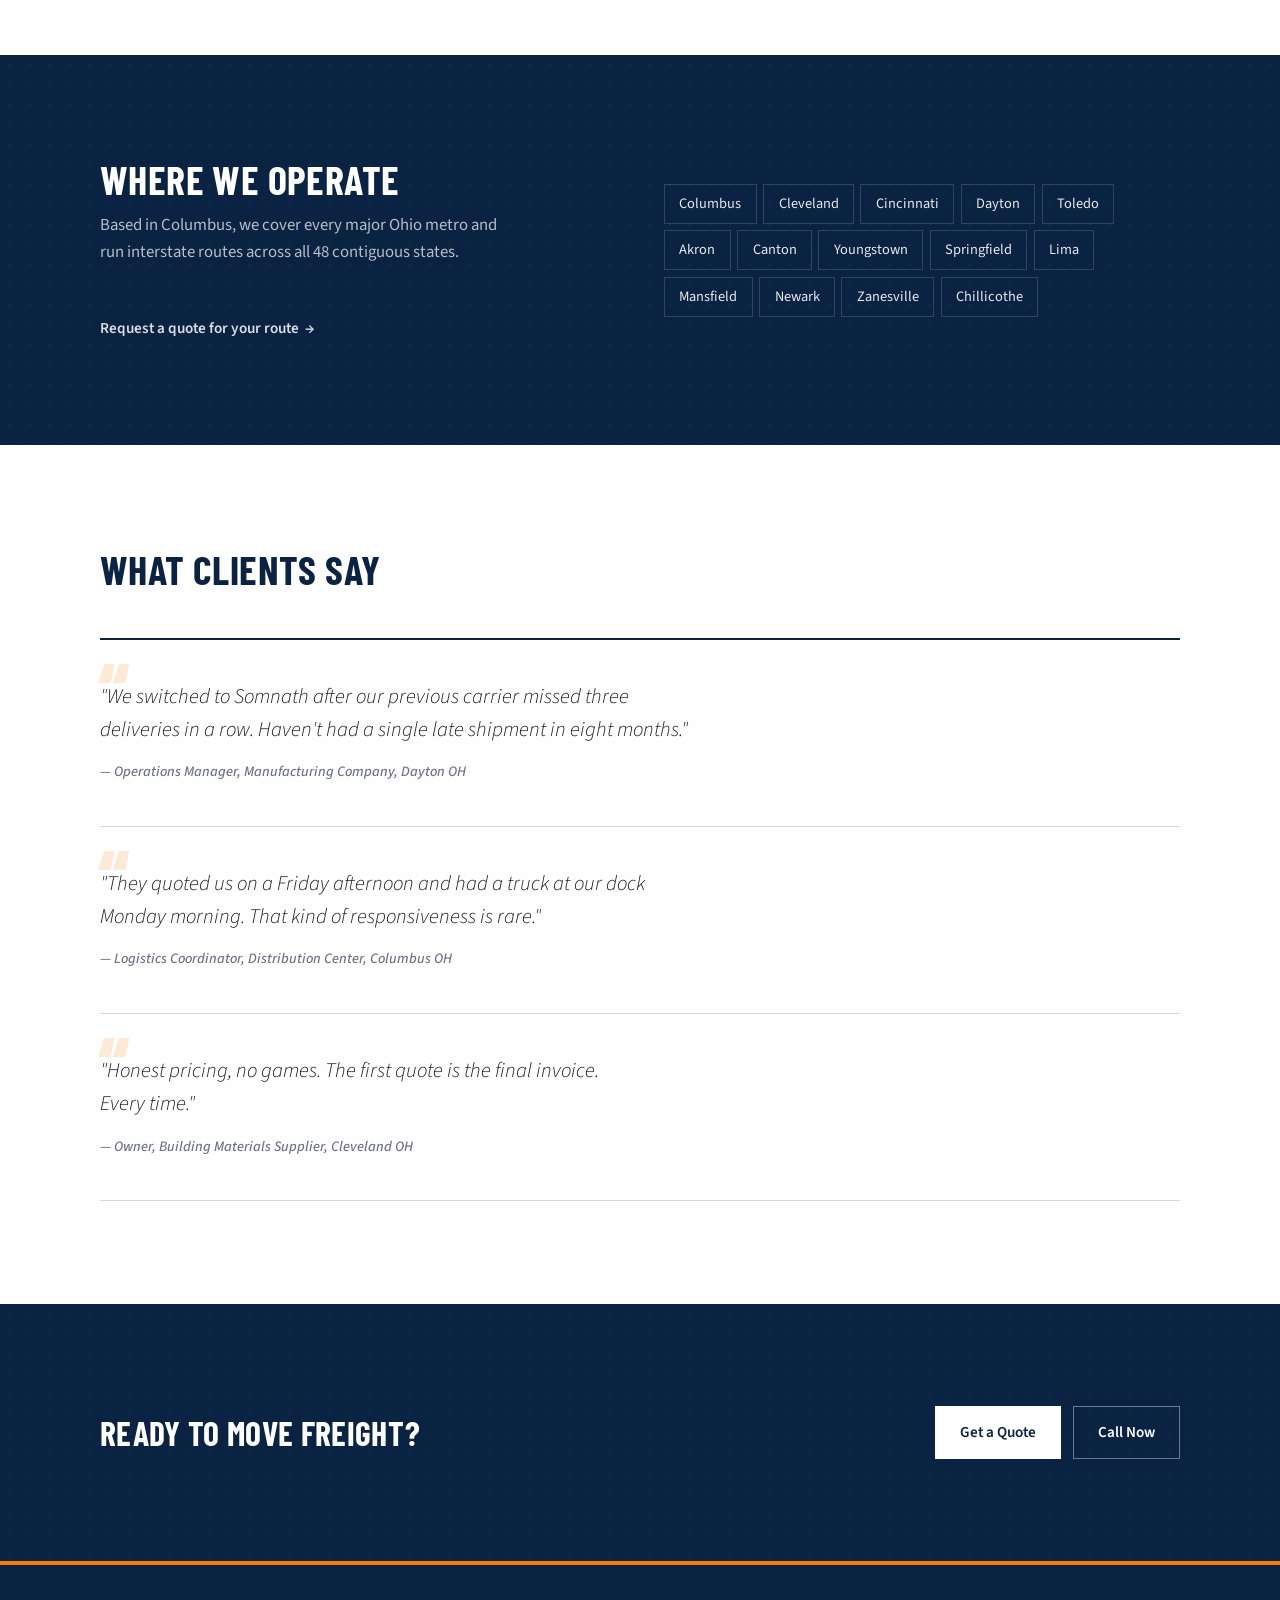
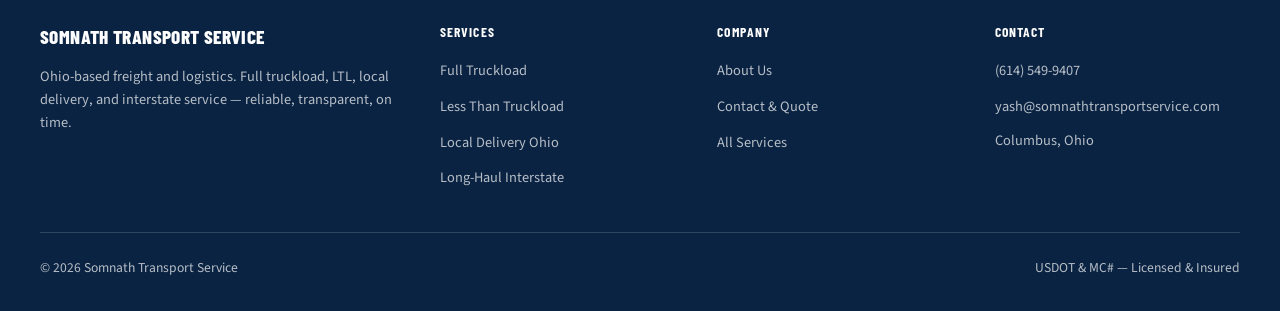
==== commit 1b3b391d: "update website" ====
--- a/index.html
+++ b/index.html
@@ -13,7 +13,7 @@
   <meta property="og:image" content="https://somnathtransportservice.com/assets/img/og-card.svg">
   <meta property="og:url" content="https://somnathtransportservice.com/">
   <meta property="og:type" content="website">
-    <link rel="stylesheet" href="/assets/css/styles.css?v=6">
+    <link rel="stylesheet" href="/assets/css/styles.css?v=7">
   <script type="application/ld+json">
   {
     "@context": "https://schema.org",
@@ -43,7 +43,7 @@
   <header class="site-header">
     <div class="site-header__inner">
       <a href="/" class="brand">
-        <img src="/assets/img/logo-2.png" alt="Somnath Transport Service" class="brand__logo">
+        <img src="/assets/img/logo-2-mobile.png" alt="Somnath Transport Service" class="brand__logo">
       </a>
       <nav class="site-nav" data-nav aria-label="Main">
         <div class="site-nav__links">
--- a/assets/css/styles.css
+++ b/assets/css/styles.css
@@ -1327,8 +1327,24 @@
 }
 
 @media (max-width: 640px) {
+  .site-header {
+    position: static;
+  }
+
+  .site-header__inner {
+    width: calc(100% - 1.5rem);
+    padding: 0.75rem 0;
+    gap: 0.75rem;
+  }
+
+  .brand__logo {
+    height: 74px;
+  }
+
   .nav-toggle {
     display: block;
+    margin-left: auto;
+    padding: 0.7rem 1rem;
   }
 
   .site-nav {
